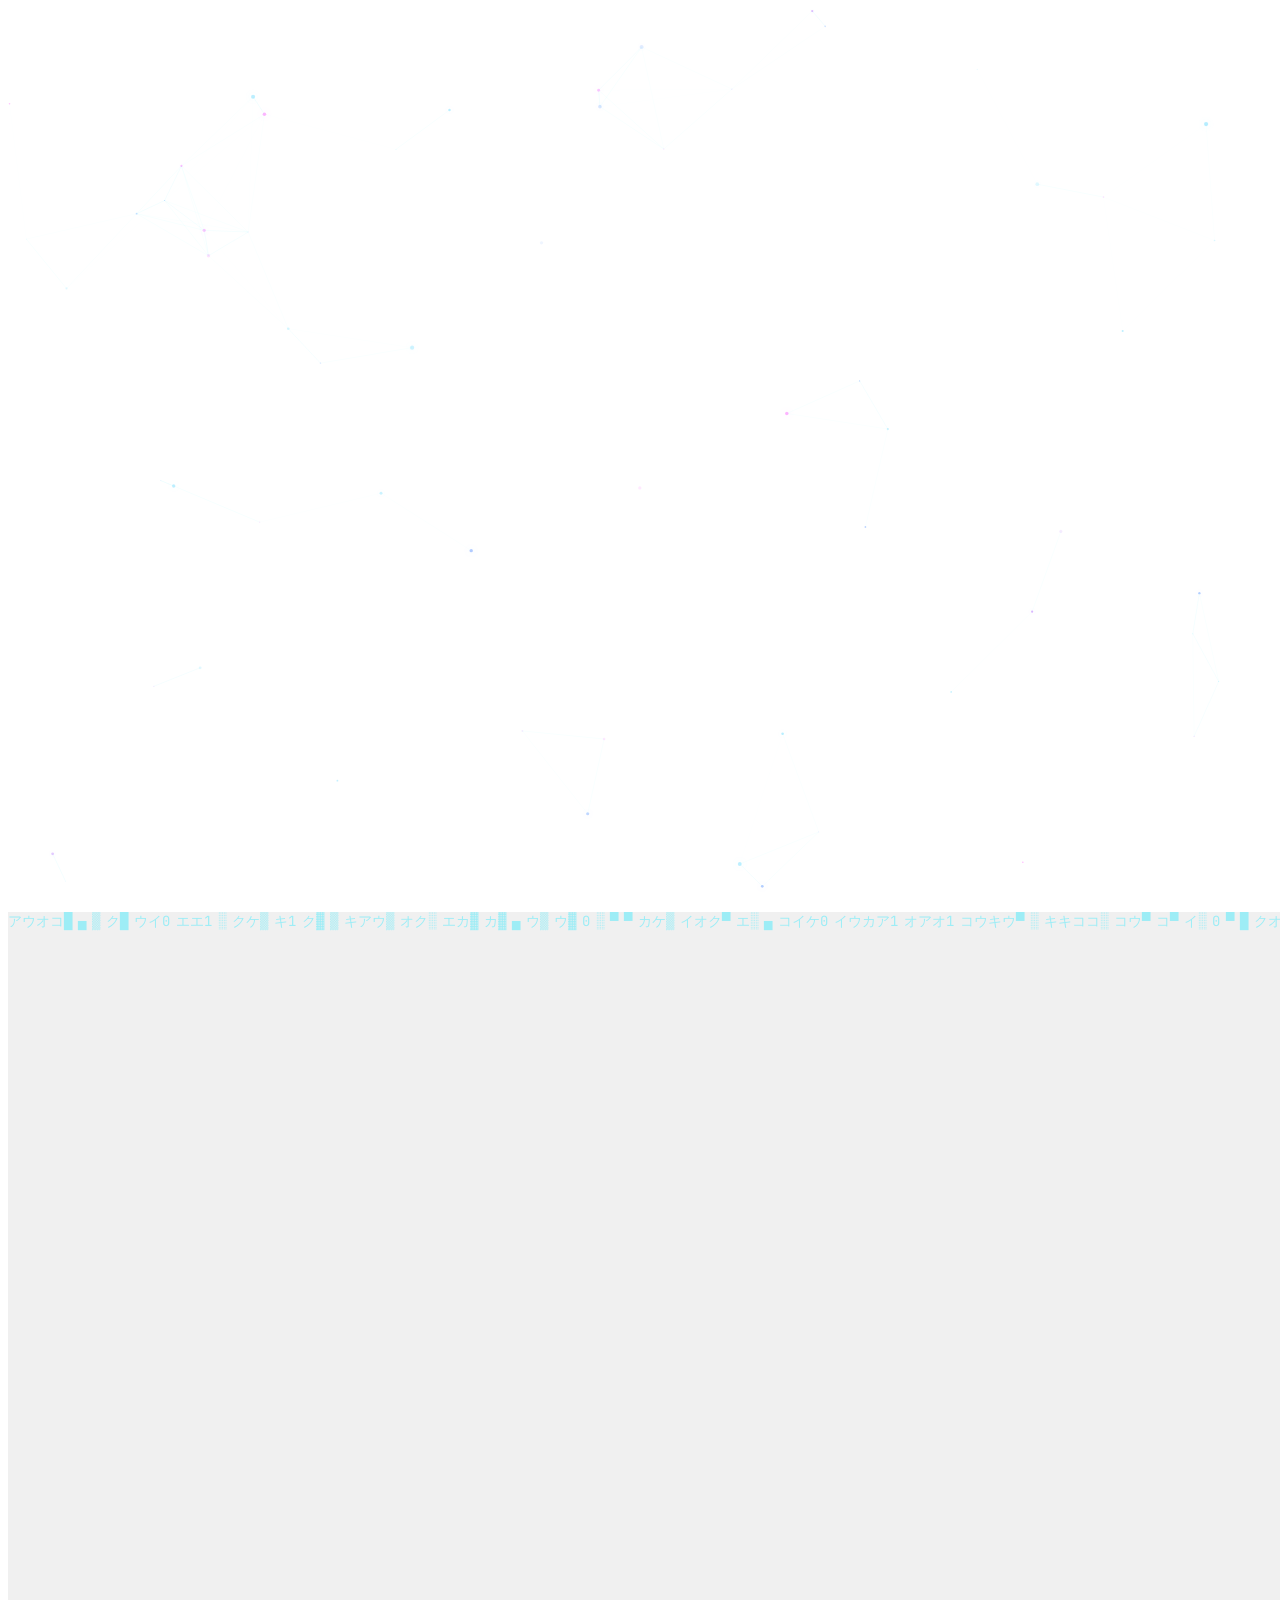
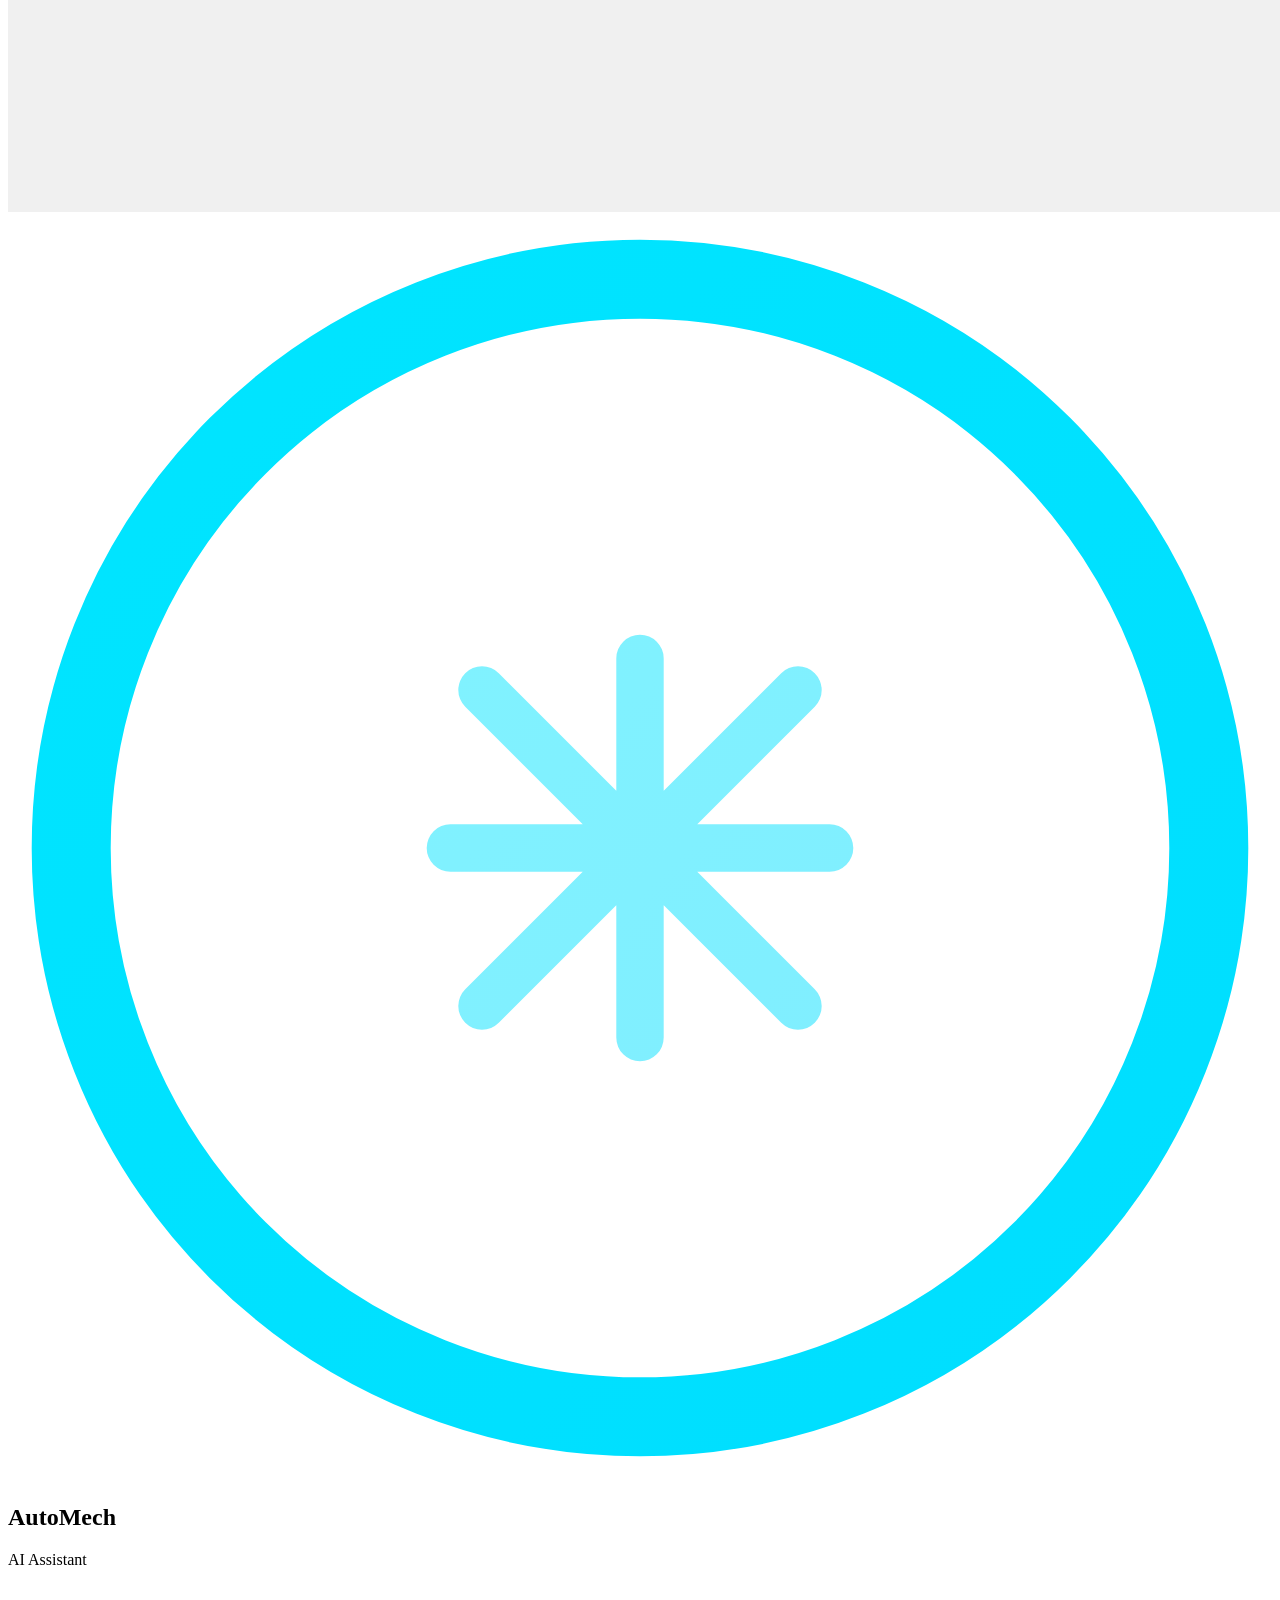
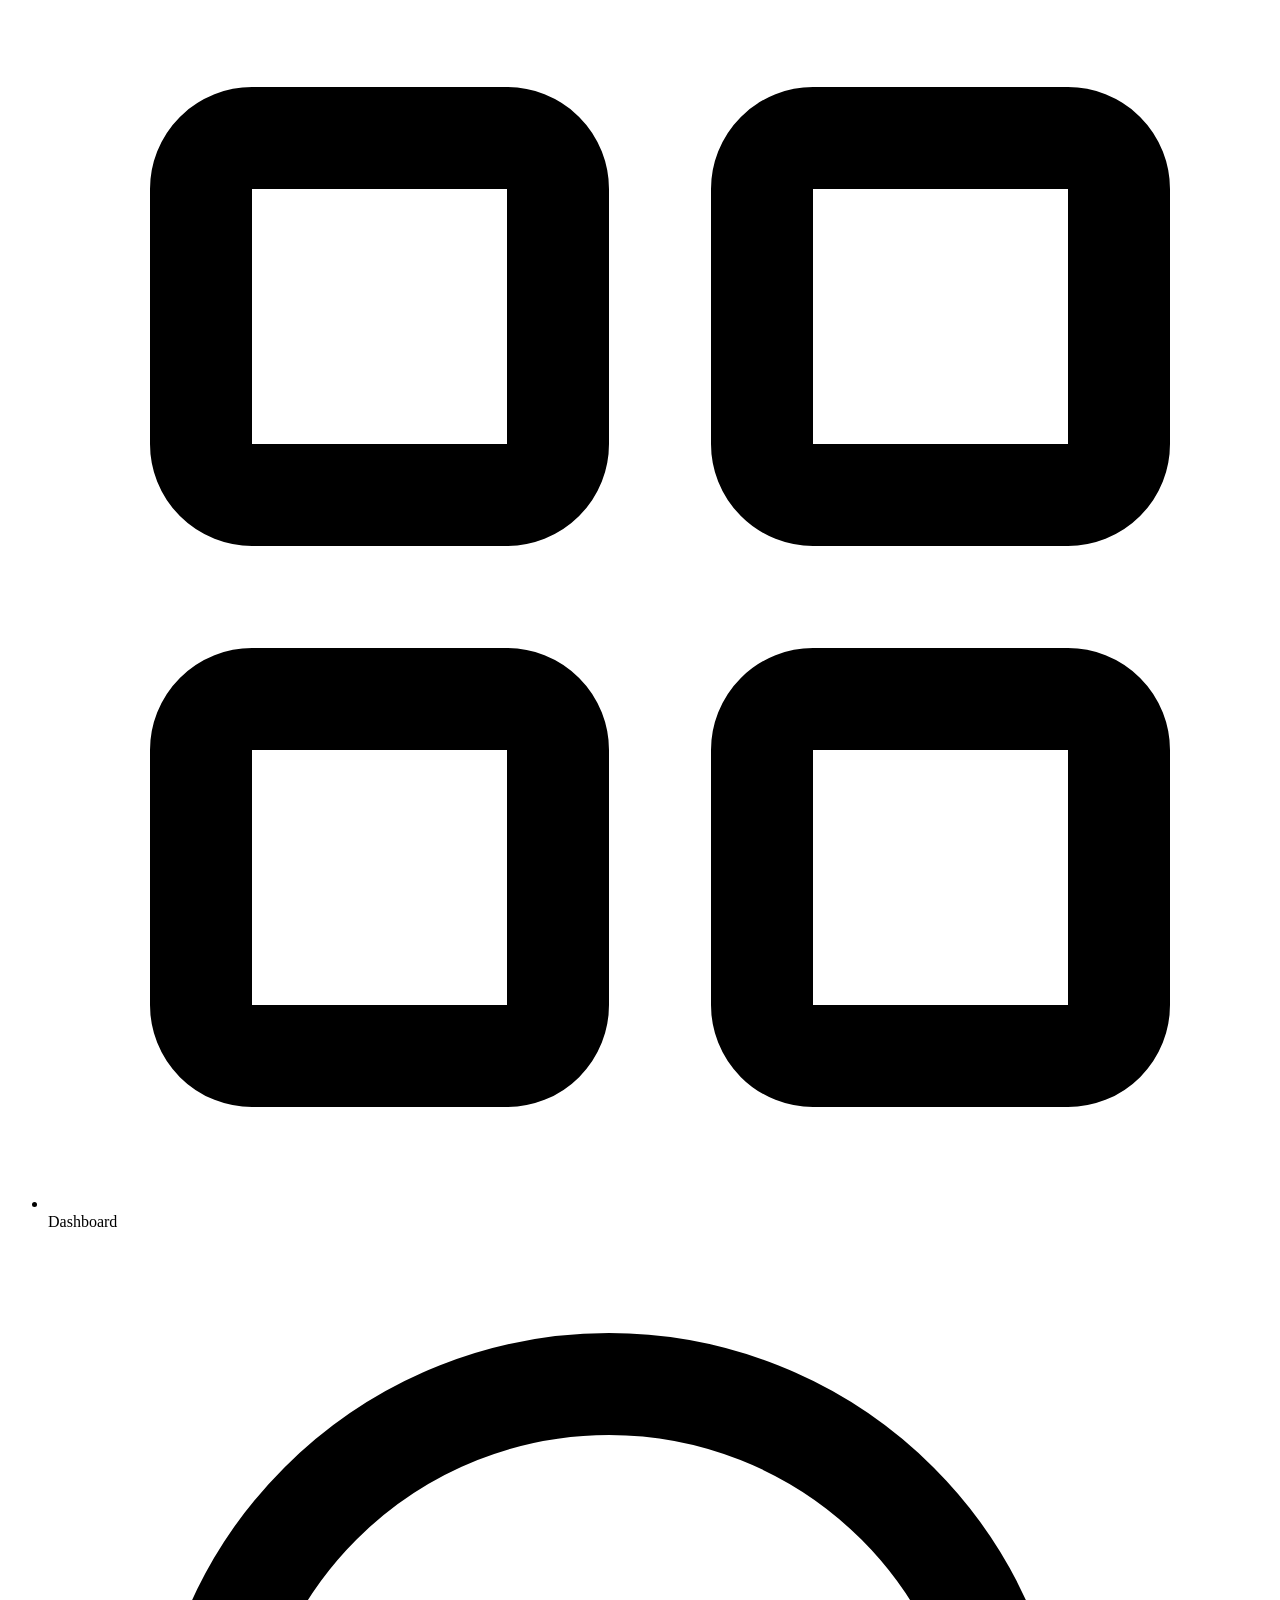
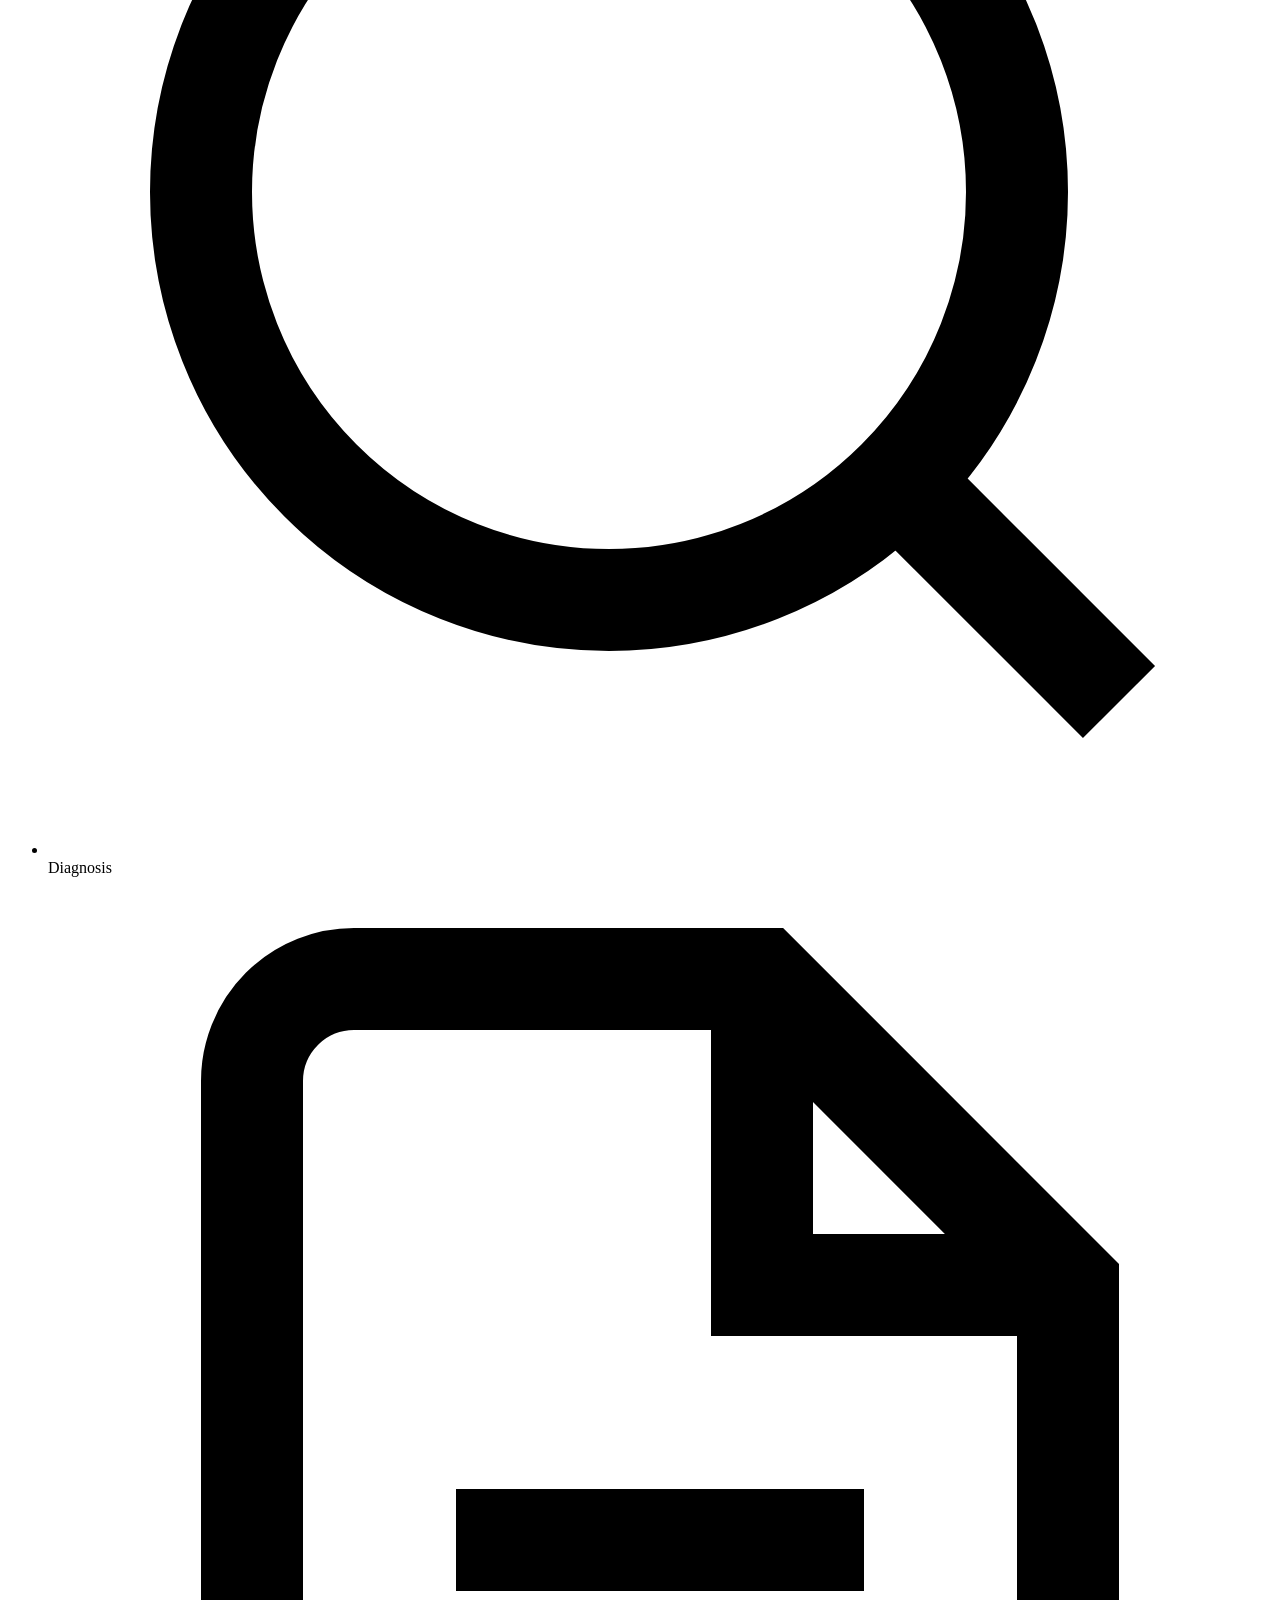
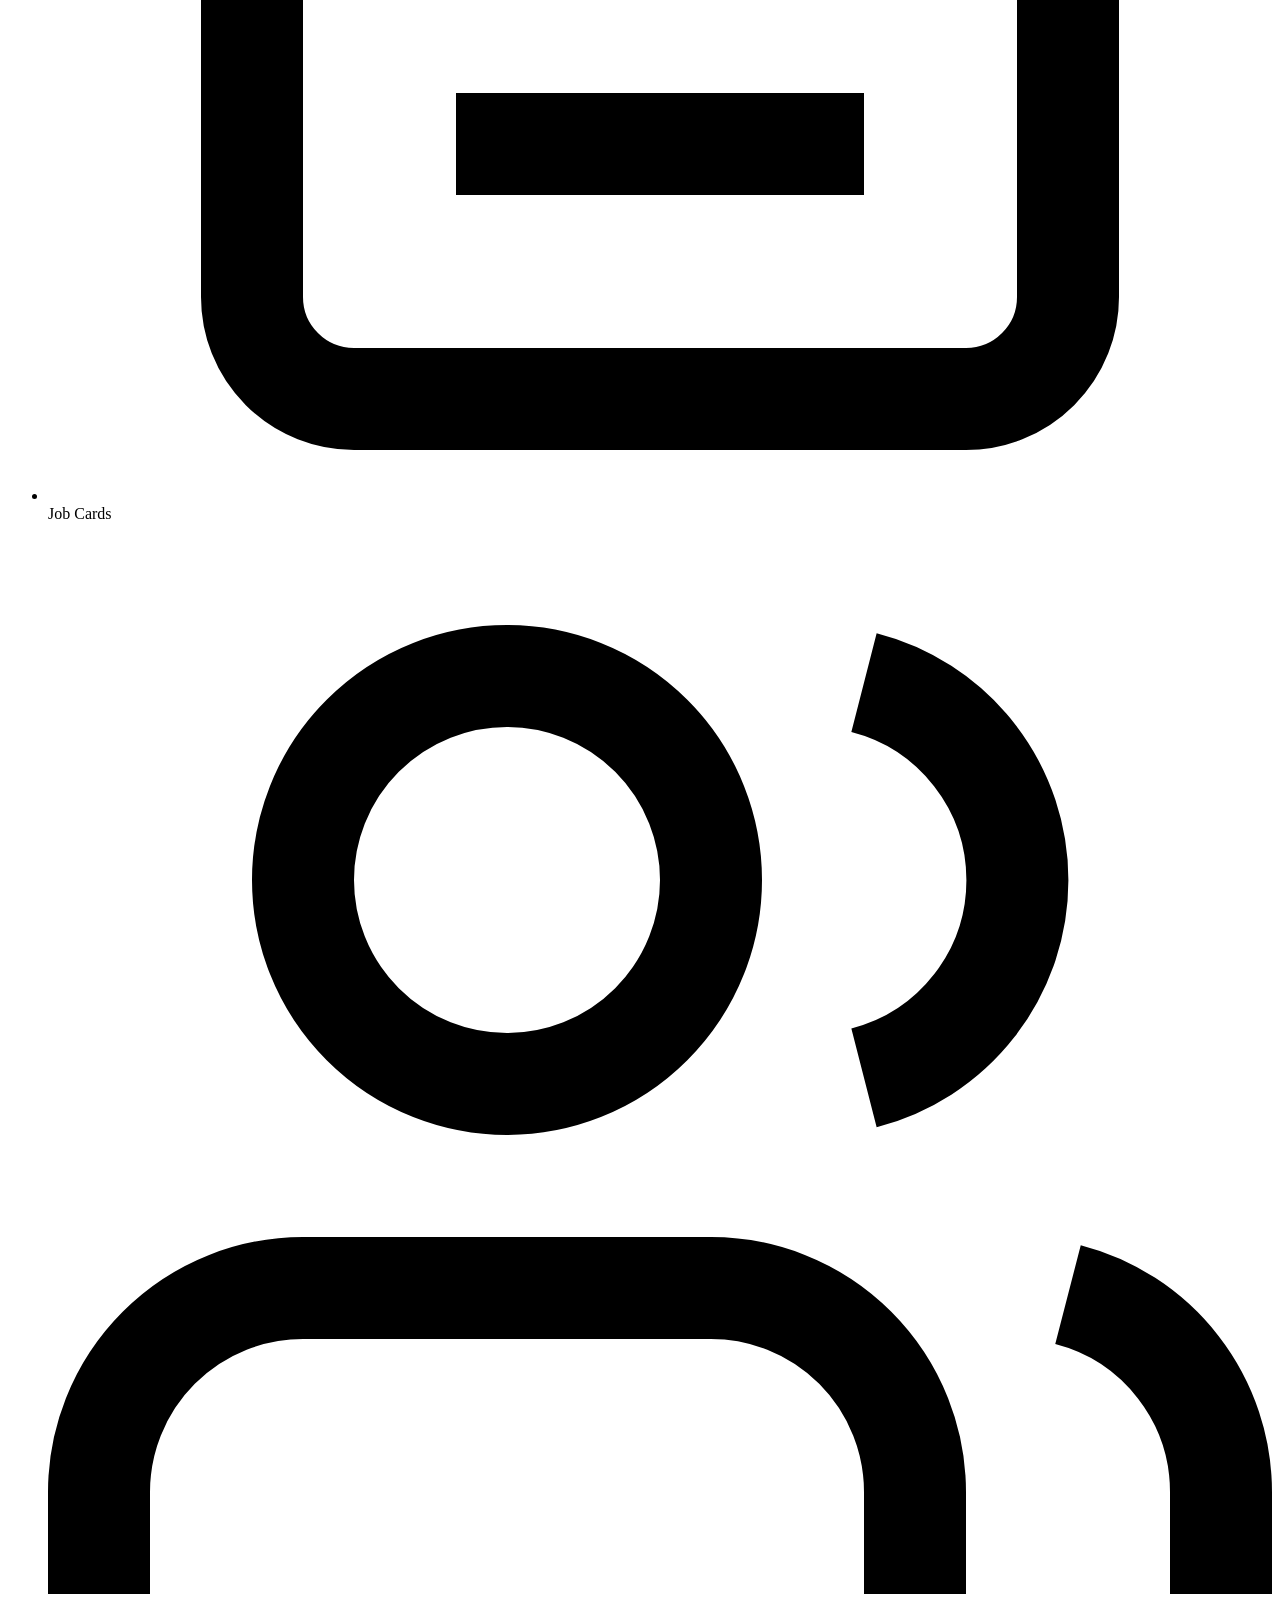
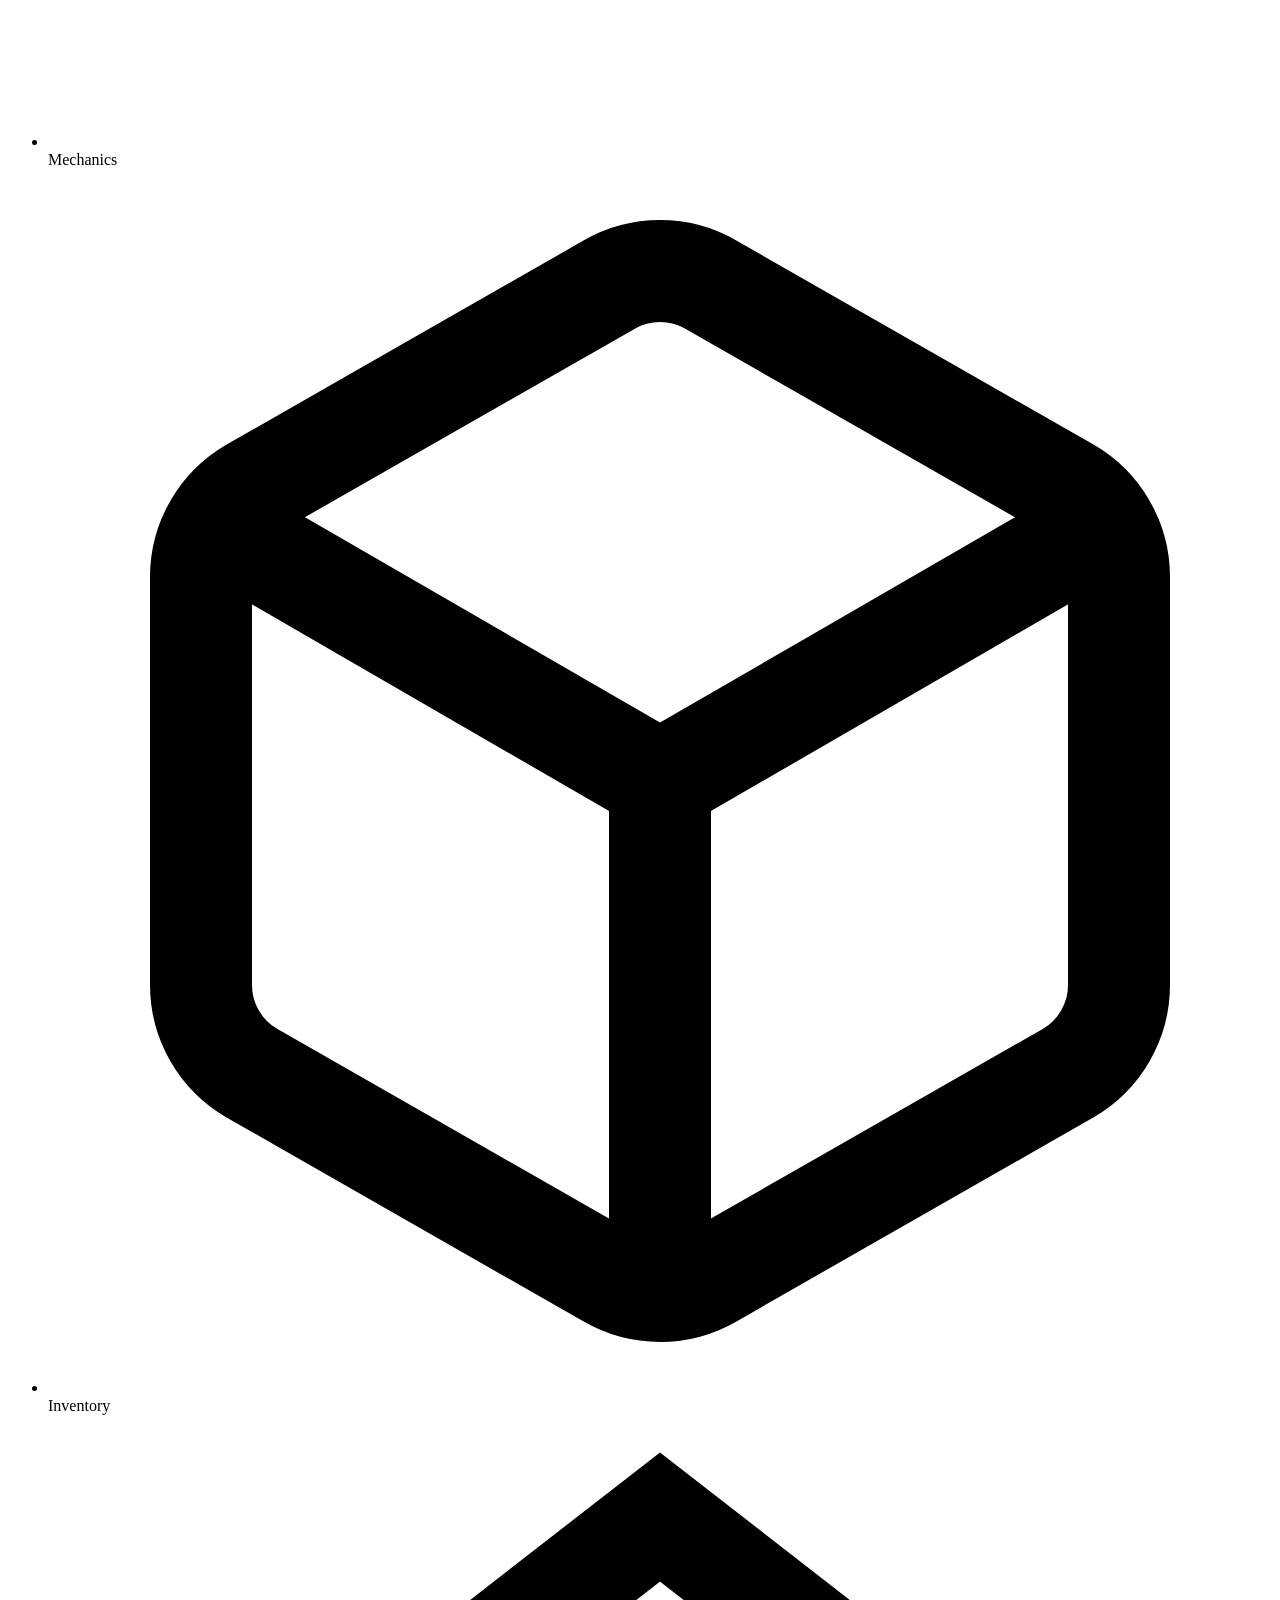
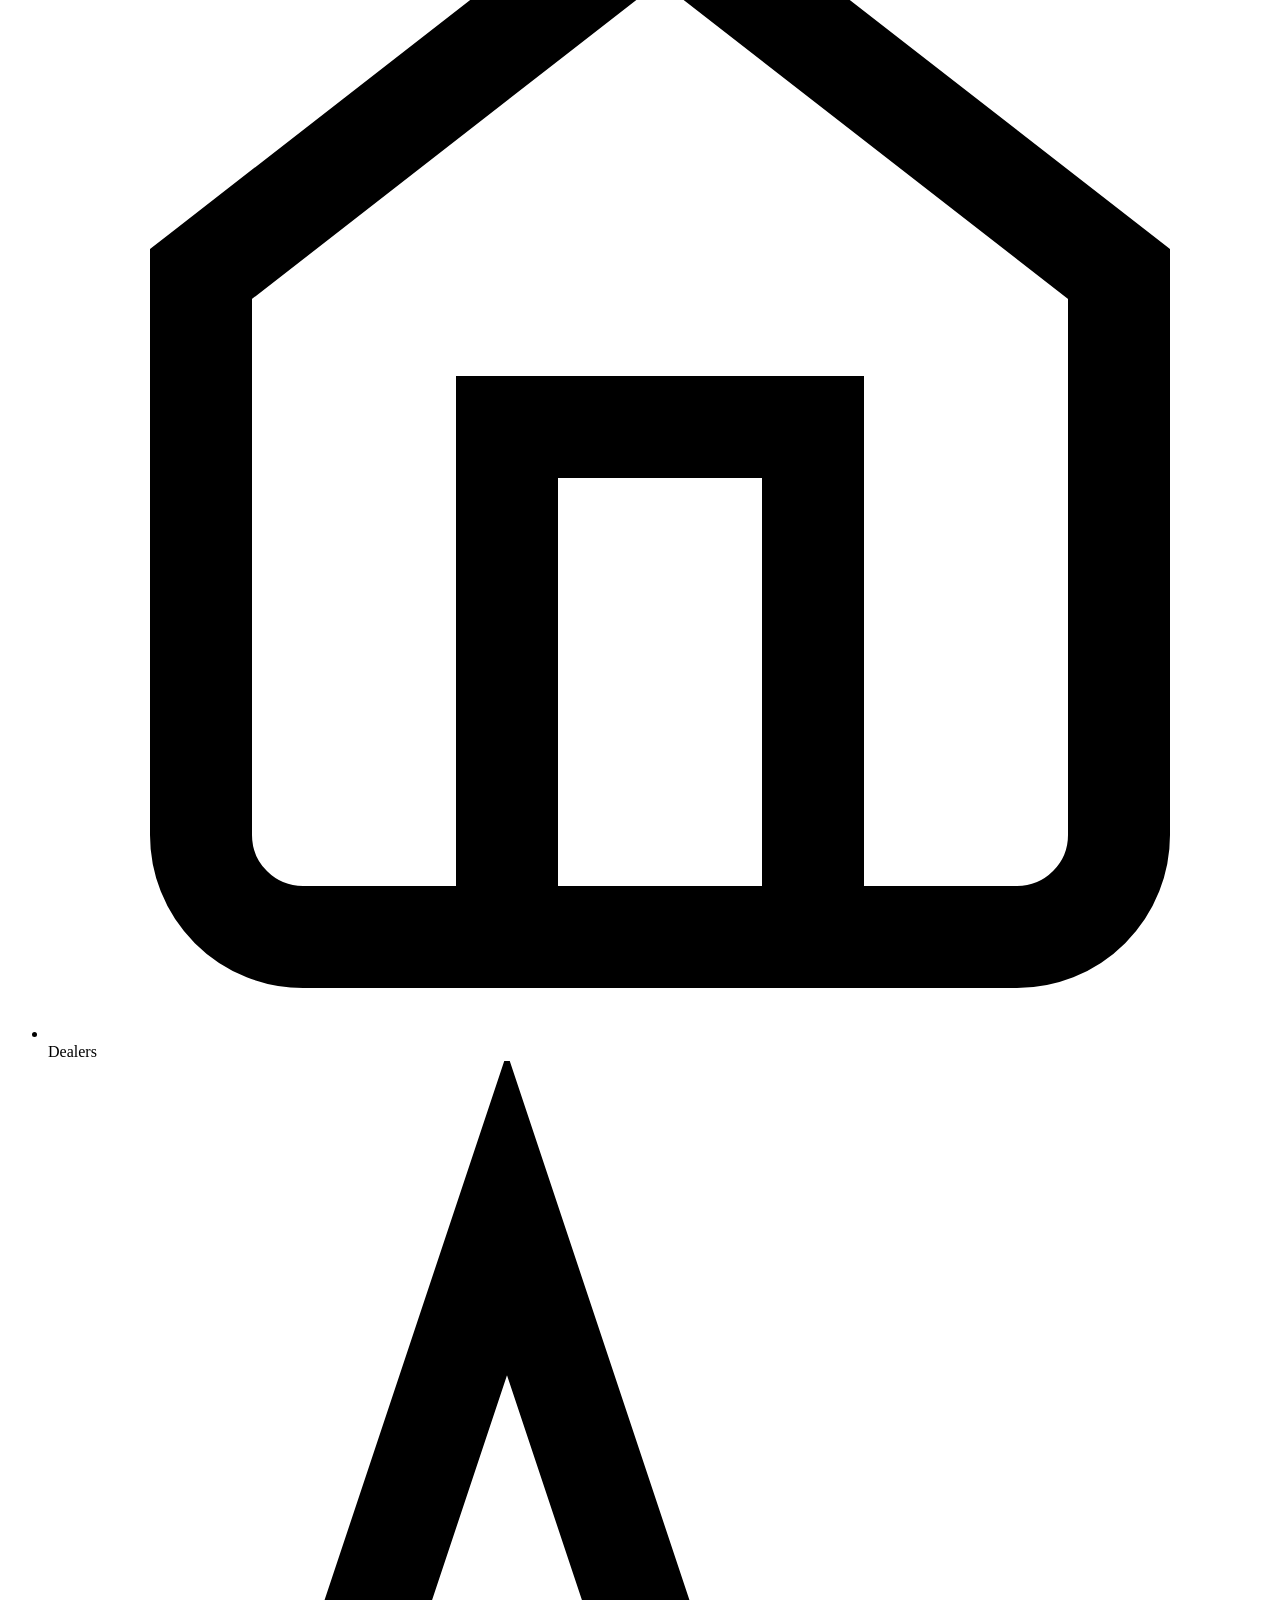
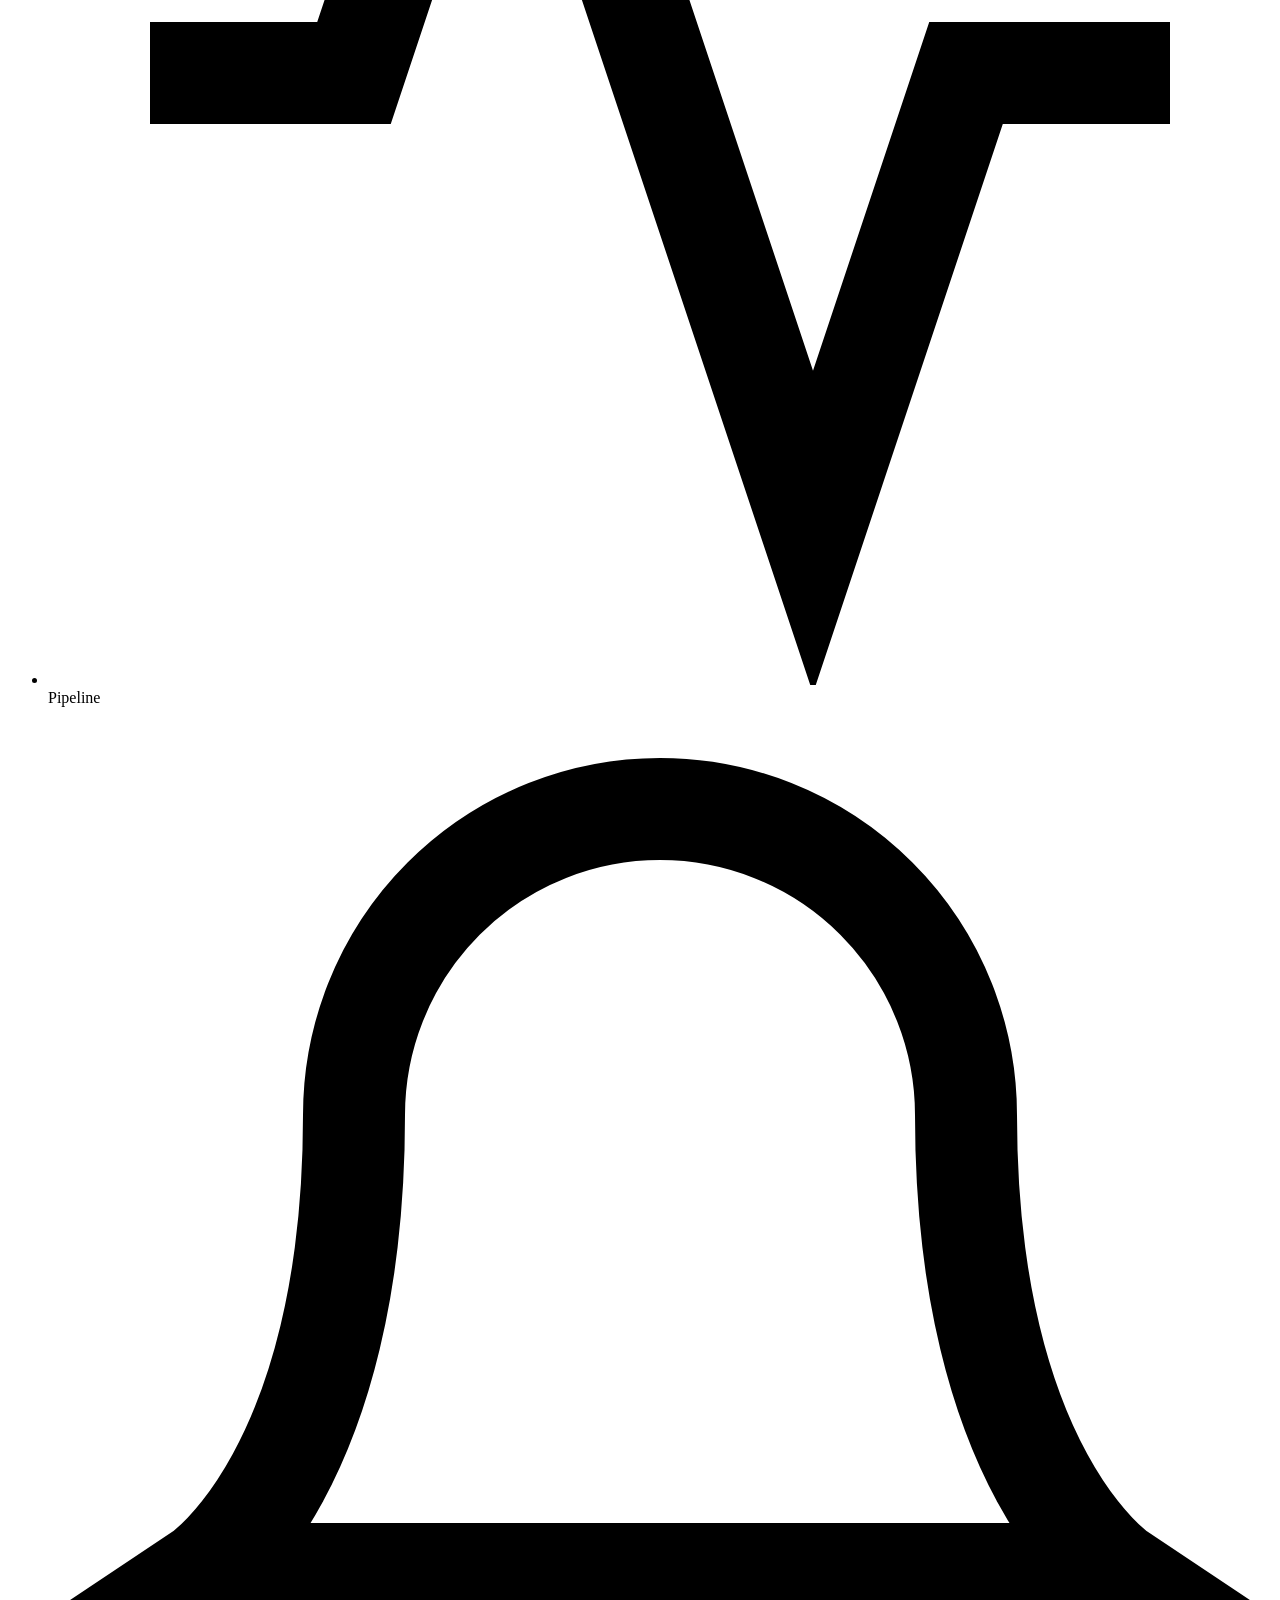
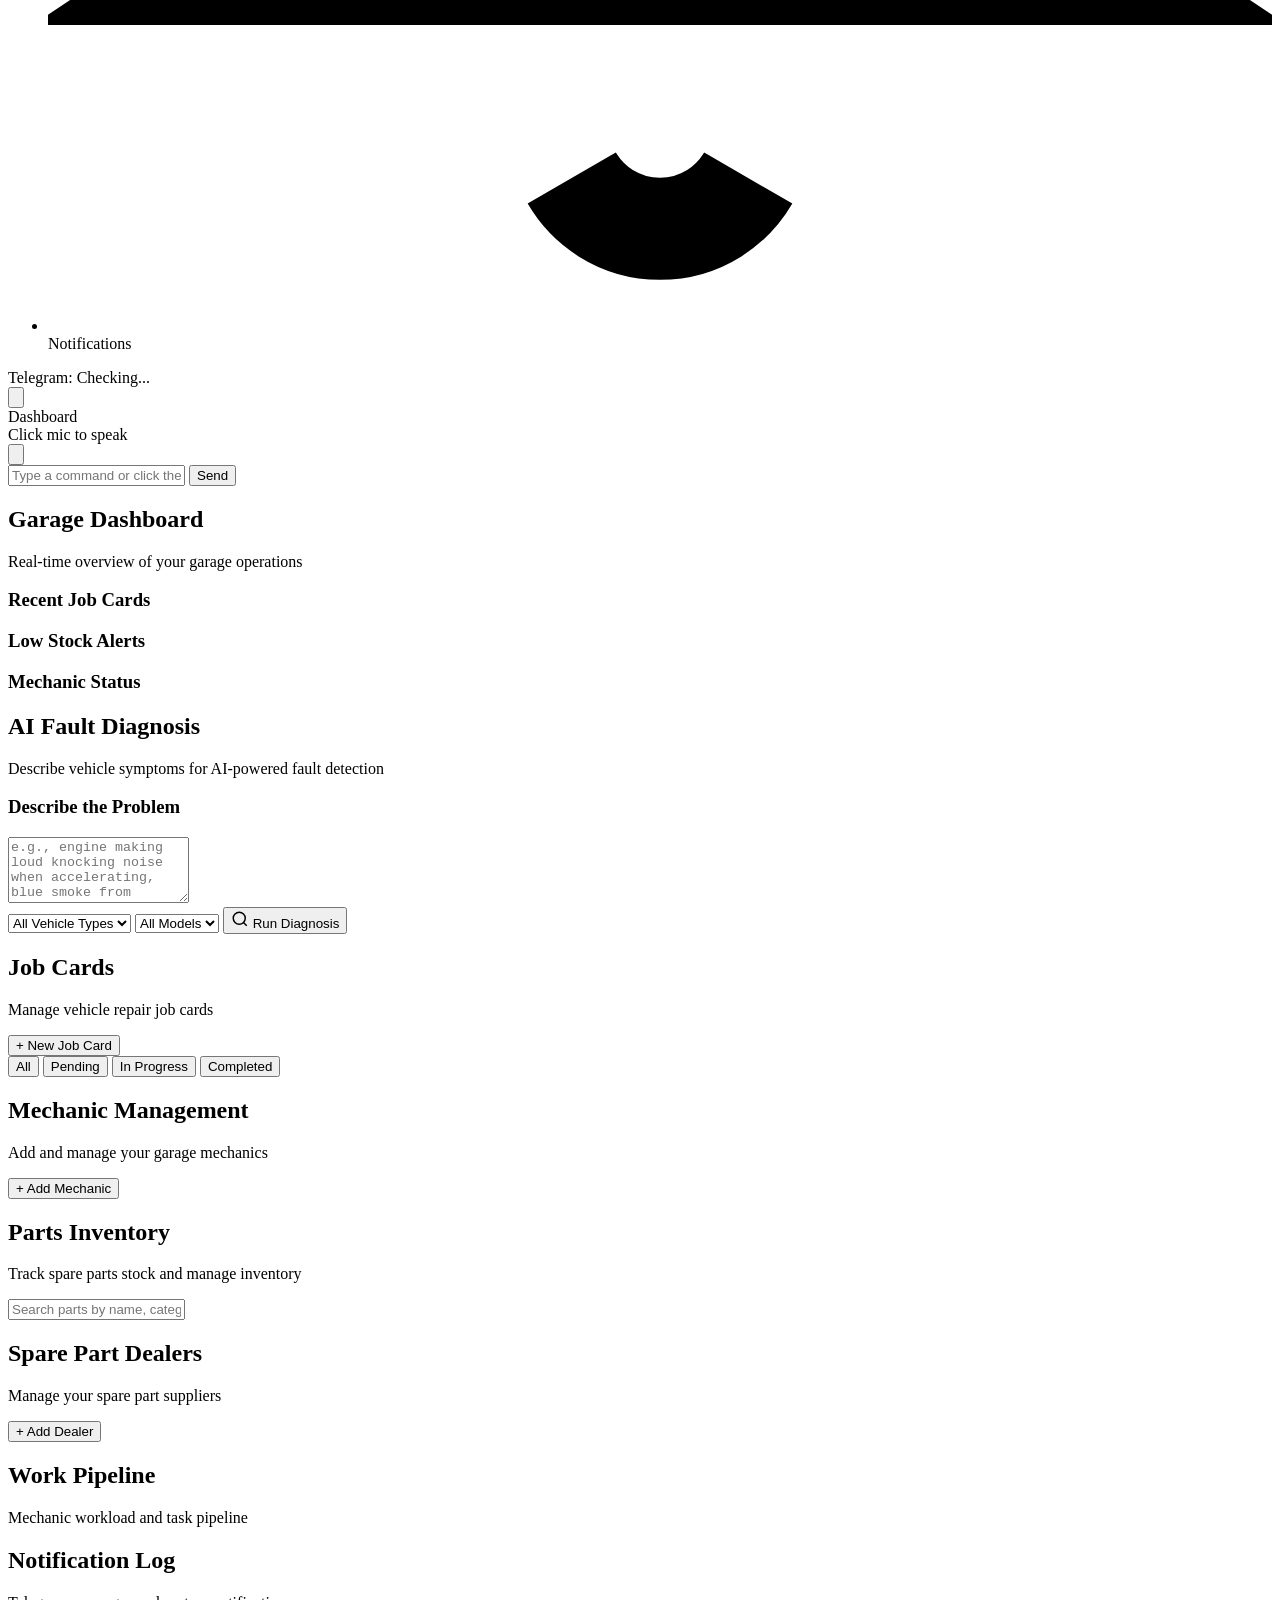
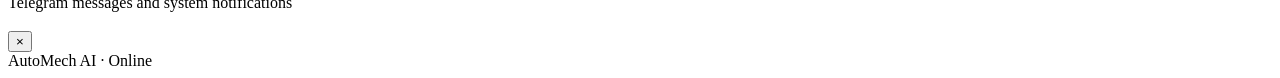
==== frontend/index.html @ dbec8c16 "deploy setup" ====
<!DOCTYPE html>
<html lang="en">
<head>
    <meta charset="UTF-8">
    <meta name="viewport" content="width=device-width, initial-scale=1.0">
    <meta name="description" content="AutoMech AI - Voice-Powered Intelligent Garage Management Assistant for automobile diagnostics, job cards, and inventory management">
    <title>AutoMech AI - Intelligent Garage Assistant</title>
    <link rel="preconnect" href="https://fonts.googleapis.com">
    <link rel="preconnect" href="https://fonts.gstatic.com" crossorigin>
    <link href="https://fonts.googleapis.com/css2?family=Inter:wght@300;400;500;600;700;800;900&family=JetBrains+Mono:wght@400;500;600&display=swap" rel="stylesheet">
    <link rel="stylesheet" href="/css/style.css">
</head>
<body>
    <!-- Animated Particle Canvas -->
    <canvas id="particle-canvas"></canvas>
    <canvas id="rain-canvas"></canvas>
    <div id="hex-overlay"></div>

    <!-- Animated Background -->
    <div class="bg-grid"></div>
    <div class="bg-glow bg-glow-1"></div>
    <div class="bg-glow bg-glow-2"></div>

    <!-- Sidebar Navigation -->
    <nav id="sidebar" class="sidebar">
        <div class="sidebar-header">
            <div class="logo-icon">
                <svg viewBox="0 0 40 40" fill="none">
                    <circle cx="20" cy="20" r="18" stroke="url(#grad)" stroke-width="2.5"/>
                    <path d="M14 20h12M20 14v12M15 15l10 10M25 15l-10 10" stroke="url(#grad)" stroke-width="1.5" stroke-linecap="round" opacity="0.5"/>
                    <defs>
                        <linearGradient id="grad" x1="0" y1="0" x2="40" y2="40">
                            <stop stop-color="#00e5ff"/>
                            <stop offset="0.5" stop-color="#0055ff"/>
                            <stop offset="1" stop-color="#b048ff"/>
                        </linearGradient>
                    </defs>
                </svg>
            </div>
            <div class="logo-text">
                <h1>AutoMech</h1>
                <span>AI Assistant</span>
            </div>
        </div>

        <ul class="nav-links">
            <li class="active" data-page="dashboard">
                <svg viewBox="0 0 24 24" fill="none" stroke="currentColor" stroke-width="2"><rect x="3" y="3" width="7" height="7" rx="1"/><rect x="14" y="3" width="7" height="7" rx="1"/><rect x="3" y="14" width="7" height="7" rx="1"/><rect x="14" y="14" width="7" height="7" rx="1"/></svg>
                <span>Dashboard</span>
            </li>
            <li data-page="diagnosis">
                <svg viewBox="0 0 24 24" fill="none" stroke="currentColor" stroke-width="2"><circle cx="11" cy="11" r="8"/><path d="m21 21-4.35-4.35"/></svg>
                <span>Diagnosis</span>
            </li>
            <li data-page="jobcards">
                <svg viewBox="0 0 24 24" fill="none" stroke="currentColor" stroke-width="2"><path d="M14 2H6a2 2 0 00-2 2v16a2 2 0 002 2h12a2 2 0 002-2V8z"/><polyline points="14,2 14,8 20,8"/><line x1="16" y1="13" x2="8" y2="13"/><line x1="16" y1="17" x2="8" y2="17"/></svg>
                <span>Job Cards</span>
            </li>
            <li data-page="mechanics">
                <svg viewBox="0 0 24 24" fill="none" stroke="currentColor" stroke-width="2"><path d="M17 21v-2a4 4 0 00-4-4H5a4 4 0 00-4 4v2"/><circle cx="9" cy="7" r="4"/><path d="M23 21v-2a4 4 0 00-3-3.87"/><path d="M16 3.13a4 4 0 010 7.75"/></svg>
                <span>Mechanics</span>
            </li>
            <li data-page="inventory">
                <svg viewBox="0 0 24 24" fill="none" stroke="currentColor" stroke-width="2"><path d="M21 16V8a2 2 0 00-1-1.73l-7-4a2 2 0 00-2 0l-7 4A2 2 0 003 8v8a2 2 0 001 1.73l7 4a2 2 0 002 0l7-4A2 2 0 0021 16z"/><polyline points="3.27,6.96 12,12.01 20.73,6.96"/><line x1="12" y1="22.08" x2="12" y2="12"/></svg>
                <span>Inventory</span>
            </li>
            <li data-page="dealers">
                <svg viewBox="0 0 24 24" fill="none" stroke="currentColor" stroke-width="2"><path d="M3 9l9-7 9 7v11a2 2 0 01-2 2H5a2 2 0 01-2-2z"/><polyline points="9,22 9,12 15,12 15,22"/></svg>
                <span>Dealers</span>
            </li>
            <li data-page="pipeline">
                <svg viewBox="0 0 24 24" fill="none" stroke="currentColor" stroke-width="2"><polyline points="22,12 18,12 15,21 9,3 6,12 2,12"/></svg>
                <span>Pipeline</span>
            </li>
            <li data-page="notifications">
                <svg viewBox="0 0 24 24" fill="none" stroke="currentColor" stroke-width="2"><path d="M18 8A6 6 0 006 8c0 7-3 9-3 9h18s-3-2-3-9"/><path d="M13.73 21a2 2 0 01-3.46 0"/></svg>
                <span>Notifications</span>
                <span class="badge" id="notif-badge"></span>
            </li>
        </ul>

        <div class="sidebar-footer">
            <div class="telegram-status" id="telegram-status">
                <div class="status-dot"></div>
                <span>Telegram: Checking...</span>
            </div>
        </div>
    </nav>

    <!-- Main Content Area -->
    <main id="main-content" class="main-content">
        <!-- Top Bar -->
        <header class="top-bar">
            <div class="top-left">
                <button id="sidebar-toggle" class="icon-btn">
                    <svg viewBox="0 0 24 24" fill="none" stroke="currentColor" stroke-width="2"><line x1="3" y1="6" x2="21" y2="6"/><line x1="3" y1="12" x2="21" y2="12"/><line x1="3" y1="18" x2="21" y2="18"/></svg>
                </button>
                <div class="breadcrumb" id="breadcrumb">Dashboard</div>
            </div>
            <div class="top-right">
                <div class="voice-status" id="voice-status">
                    <span class="status-text">Click mic to speak</span>
                </div>
                <button id="voice-btn" class="voice-btn" title="Hold to speak">
                    <div class="pulse-ring"></div>
                    <div class="pulse-ring"></div>
                    <div class="pulse-ring"></div>
                    <div class="voice-waves">
                        <span></span><span></span><span></span><span></span><span></span>
                    </div>
                    <svg class="mic-icon" viewBox="0 0 24 24" fill="none" stroke="currentColor" stroke-width="2"><path d="M12 1a3 3 0 00-3 3v8a3 3 0 006 0V4a3 3 0 00-3-3z"/><path d="M19 10v2a7 7 0 01-14 0v-2"/><line x1="12" y1="19" x2="12" y2="23"/><line x1="8" y1="23" x2="16" y2="23"/></svg>
                </button>
            </div>
        </header>

        <!-- Voice Conversation Panel -->
        <div id="voice-panel" class="voice-panel hidden">
            <div class="voice-conversation" id="voice-conversation"></div>
            <div class="voice-input-area">
                <input type="text" id="voice-text-input" placeholder="Type a command or click the mic to speak..." autocomplete="off">
                <button id="voice-send-btn" class="btn btn-primary btn-sm">Send</button>
            </div>
        </div>

        <!-- Toast Notifications -->
        <div id="toast-container" class="toast-container"></div>

        <!-- ===== PAGE: Dashboard ===== -->
        <section id="page-dashboard" class="page active">
            <div class="page-header">
                <h2>Garage Dashboard</h2>
                <p>Real-time overview of your garage operations</p>
            </div>
            <div class="stats-grid" id="dashboard-stats"></div>
            <div class="dashboard-grid">
                <div class="card" id="recent-jobcards-card">
                    <div class="card-header"><h3>Recent Job Cards</h3></div>
                    <div class="card-body" id="recent-jobcards"></div>
                </div>
                <div class="card" id="low-stock-card">
                    <div class="card-header"><h3>Low Stock Alerts</h3></div>
                    <div class="card-body" id="low-stock-alerts"></div>
                </div>
                <div class="card" id="mechanic-status-card">
                    <div class="card-header"><h3>Mechanic Status</h3></div>
                    <div class="card-body" id="mechanic-status-overview"></div>
                </div>
            </div>
        </section>

        <!-- ===== PAGE: Diagnosis ===== -->
        <section id="page-diagnosis" class="page">
            <div class="page-header">
                <h2>AI Fault Diagnosis</h2>
                <p>Describe vehicle symptoms for AI-powered fault detection</p>
            </div>
            <div class="diagnosis-container">
                <div class="diagnosis-input-section">
                    <div class="card">
                        <div class="card-header"><h3>Describe the Problem</h3></div>
                        <div class="card-body">
                            <textarea id="diagnosis-input" placeholder="e.g., engine making loud knocking noise when accelerating, blue smoke from exhaust..." rows="4"></textarea>
                            <div class="diagnosis-filters">
                                <select id="diag-vehicle-type">
                                    <option value="">All Vehicle Types</option>
                                    <option value="Car">Car</option>
                                    <option value="Bike">Bike</option>
                                    <option value="SUV">SUV</option>
                                    <option value="Truck">Truck</option>
                                </select>
                                <select id="diag-vehicle-model">
                                    <option value="">All Models</option>
                                </select>
                                <button id="diagnose-btn" class="btn btn-primary">
                                    <svg viewBox="0 0 24 24" fill="none" stroke="currentColor" stroke-width="2" width="18"><circle cx="11" cy="11" r="8"/><path d="m21 21-4.35-4.35"/></svg>
                                    Run Diagnosis
                                </button>
                            </div>
                        </div>
                    </div>
                </div>
                <div class="diagnosis-results" id="diagnosis-results"></div>
            </div>
        </section>

        <!-- ===== PAGE: Job Cards ===== -->
        <section id="page-jobcards" class="page">
            <div class="page-header">
                <h2>Job Cards</h2>
                <p>Manage vehicle repair job cards</p>
                <button id="new-jobcard-btn" class="btn btn-primary">+ New Job Card</button>
            </div>
            <div class="filter-bar">
                <button class="filter-chip active" data-filter="all">All</button>
                <button class="filter-chip" data-filter="Pending">Pending</button>
                <button class="filter-chip" data-filter="In Progress">In Progress</button>
                <button class="filter-chip" data-filter="Completed">Completed</button>
            </div>
            <div class="table-container" id="jobcards-table"></div>
        </section>

        <!-- ===== PAGE: Mechanics ===== -->
        <section id="page-mechanics" class="page">
            <div class="page-header">
                <h2>Mechanic Management</h2>
                <p>Add and manage your garage mechanics</p>
                <button id="add-mechanic-btn" class="btn btn-primary">+ Add Mechanic</button>
            </div>
            <div class="mechanics-grid" id="mechanics-grid"></div>
        </section>

        <!-- ===== PAGE: Inventory ===== -->
        <section id="page-inventory" class="page">
            <div class="page-header">
                <h2>Parts Inventory</h2>
                <p>Track spare parts stock and manage inventory</p>
            </div>
            <div class="search-bar">
                <input type="text" id="inventory-search" placeholder="Search parts by name, category, or ID...">
            </div>
            <div class="table-container" id="inventory-table"></div>
        </section>

        <!-- ===== PAGE: Dealers ===== -->
        <section id="page-dealers" class="page">
            <div class="page-header">
                <h2>Spare Part Dealers</h2>
                <p>Manage your spare part suppliers</p>
                <button id="add-dealer-btn" class="btn btn-primary">+ Add Dealer</button>
            </div>
            <div class="dealers-grid" id="dealers-grid"></div>
        </section>

        <!-- ===== PAGE: Pipeline ===== -->
        <section id="page-pipeline" class="page">
            <div class="page-header">
                <h2>Work Pipeline</h2>
                <p>Mechanic workload and task pipeline</p>
            </div>
            <div class="pipeline-container" id="pipeline-container"></div>
        </section>

        <!-- ===== PAGE: Notifications ===== -->
        <section id="page-notifications" class="page">
            <div class="page-header">
                <h2>Notification Log</h2>
                <p>Telegram messages and system notifications</p>
            </div>
            <div class="notifications-list" id="notifications-list"></div>
        </section>
    </main>

    <!-- Modal Overlay -->
    <div id="modal-overlay" class="modal-overlay hidden">
        <div class="modal" id="modal">
            <div class="modal-header">
                <h3 id="modal-title"></h3>
                <button class="modal-close" id="modal-close">&times;</button>
            </div>
            <div class="modal-body" id="modal-body"></div>
            <div class="modal-footer" id="modal-footer"></div>
        </div>
    </div>

    <!-- Floating HUD Indicator -->
    <div class="float-indicator">
        <div class="dot"></div>
        <span>AutoMech AI · Online</span>
    </div>

    <!-- Visual Effects Engine -->
    <script>
    (function() {
        // ━━━ 1. ENHANCED PARTICLE NETWORK (Mouse Interactive) ━━━
        const canvas = document.getElementById('particle-canvas');
        if (!canvas) return;
        const ctx = canvas.getContext('2d');
        let particles = [];
        const PARTICLE_COUNT = 60;
        let mouse = { x: -999, y: -999 };

        function resize() {
            canvas.width = window.innerWidth;
            canvas.height = window.innerHeight;
        }
        window.addEventListener('resize', resize);
        resize();

        document.addEventListener('mousemove', (e) => {
            mouse.x = e.clientX;
            mouse.y = e.clientY;
        });

        class Particle {
            constructor() { this.reset(); }
            reset() {
                this.x = Math.random() * canvas.width;
                this.y = Math.random() * canvas.height;
                this.vx = (Math.random() - 0.5) * 0.35;
                this.vy = (Math.random() - 0.5) * 0.35;
                this.radius = Math.random() * 1.8 + 0.3;
                this.baseOpacity = Math.random() * 0.4 + 0.1;
                this.opacity = this.baseOpacity;
                this.hue = [195, 220, 270, 300][Math.floor(Math.random() * 4)];
            }
            update() {
                // Mouse repulsion
                const dx = this.x - mouse.x;
                const dy = this.y - mouse.y;
                const dist = Math.sqrt(dx * dx + dy * dy);
                if (dist < 120) {
                    const force = (120 - dist) / 120 * 0.8;
                    this.vx += (dx / dist) * force;
                    this.vy += (dy / dist) * force;
                    this.opacity = Math.min(0.8, this.baseOpacity + 0.4);
                } else {
                    this.opacity += (this.baseOpacity - this.opacity) * 0.05;
                }
                // Damping
                this.vx *= 0.99;
                this.vy *= 0.99;
                this.x += this.vx;
                this.y += this.vy;
                if (this.x < 0 || this.x > canvas.width) this.vx *= -1;
                if (this.y < 0 || this.y > canvas.height) this.vy *= -1;
            }
            draw() {
                ctx.beginPath();
                ctx.arc(this.x, this.y, this.radius, 0, Math.PI * 2);
                ctx.fillStyle = `hsla(${this.hue}, 100%, 70%, ${this.opacity})`;
                ctx.shadowBlur = 8;
                ctx.shadowColor = `hsla(${this.hue}, 100%, 70%, 0.3)`;
                ctx.fill();
                ctx.shadowBlur = 0;
            }
        }

        for (let i = 0; i < PARTICLE_COUNT; i++) particles.push(new Particle());

        function drawConnections() {
            for (let i = 0; i < particles.length; i++) {
                for (let j = i + 1; j < particles.length; j++) {
                    const dx = particles[i].x - particles[j].x;
                    const dy = particles[i].y - particles[j].y;
                    const dist = Math.sqrt(dx * dx + dy * dy);
                    if (dist < 160) {
                        const alpha = (1 - dist / 160) * 0.1;
                        ctx.beginPath();
                        ctx.moveTo(particles[i].x, particles[i].y);
                        ctx.lineTo(particles[j].x, particles[j].y);
                        ctx.strokeStyle = `rgba(0, 229, 255, ${alpha})`;
                        ctx.lineWidth = 0.6;
                        ctx.stroke();
                    }
                }
            }
            // Mouse connections
            if (mouse.x > 0) {
                particles.forEach(p => {
                    const dx = p.x - mouse.x;
                    const dy = p.y - mouse.y;
                    const dist = Math.sqrt(dx * dx + dy * dy);
                    if (dist < 180) {
                        const alpha = (1 - dist / 180) * 0.15;
                        ctx.beginPath();
                        ctx.moveTo(p.x, p.y);
                        ctx.lineTo(mouse.x, mouse.y);
                        ctx.strokeStyle = `rgba(176, 72, 255, ${alpha})`;
                        ctx.lineWidth = 0.4;
                        ctx.stroke();
                    }
                });
            }
        }

        function animateParticles() {
            ctx.clearRect(0, 0, canvas.width, canvas.height);
            particles.forEach(p => { p.update(); p.draw(); });
            drawConnections();
            requestAnimationFrame(animateParticles);
        }
        animateParticles();

        // ━━━ 2. DATA RAIN EFFECT ━━━
        const rainCanvas = document.getElementById('rain-canvas');
        if (rainCanvas) {
            const rCtx = rainCanvas.getContext('2d');
            const chars = '01アイウエオカキクケコ▓▒░█▄▀';
            let columns, drops;

            function initRain() {
                rainCanvas.width = window.innerWidth;
                rainCanvas.height = window.innerHeight;
                const fontSize = 14;
                columns = Math.floor(rainCanvas.width / fontSize);
                drops = Array(columns).fill(1);
            }
            initRain();
            window.addEventListener('resize', initRain);

            function drawRain() {
                rCtx.fillStyle = 'rgba(3, 6, 13, 0.06)';
                rCtx.fillRect(0, 0, rainCanvas.width, rainCanvas.height);
                rCtx.fillStyle = 'rgba(0, 229, 255, 0.35)';
                rCtx.font = '14px JetBrains Mono, monospace';
                for (let i = 0; i < drops.length; i++) {
                    const text = chars[Math.floor(Math.random() * chars.length)];
                    rCtx.fillText(text, i * 14, drops[i] * 14);
                    if (drops[i] * 14 > rainCanvas.height && Math.random() > 0.985) {
                        drops[i] = 0;
                    }
                    drops[i]++;
                }
                requestAnimationFrame(drawRain);
            }
            drawRain();
        }

        // ━━━ 3. HOLOGRAPHIC TILT EFFECT ━━━
        function addHoloTilt() {
            document.querySelectorAll('.stat-card, .mechanic-card, .dealer-card, .diagnosis-result').forEach(card => {
                if (card.classList.contains('holo-ready')) return;
                card.classList.add('holo-ready');
                const shine = document.createElement('div');
                shine.classList.add('holo-shine');
                card.style.position = 'relative';
                card.appendChild(shine);

                card.addEventListener('mousemove', (e) => {
                    const rect = card.getBoundingClientRect();
                    const x = e.clientX - rect.left;
                    const y = e.clientY - rect.top;
                    const centerX = rect.width / 2;
                    const centerY = rect.height / 2;
                    const rotateX = (y - centerY) / centerY * -6;
                    const rotateY = (x - centerX) / centerX * 6;
                    card.style.transform = `perspective(800px) rotateX(${rotateX}deg) rotateY(${rotateY}deg) scale(1.02)`;
                    shine.style.background = `radial-gradient(circle at ${x}px ${y}px, rgba(0,229,255,0.06), rgba(176,72,255,0.03), transparent 60%)`;
                    shine.style.opacity = '1';
                });
                card.addEventListener('mouseleave', () => {
                    card.style.transform = 'perspective(800px) rotateX(0) rotateY(0) scale(1)';
                    shine.style.opacity = '0';
                });
            });
        }

        // ━━━ 4. ANIMATED COUNTERS ━━━
        function animateCounters() {
            document.querySelectorAll('.stat-value').forEach(el => {
                if (el.dataset.animated) return;
                const text = el.textContent.trim();
                const match = text.match(/^(\d+)/);
                if (match) {
                    el.dataset.animated = 'true';
                    const target = parseInt(match[1]);
                    const suffix = text.slice(match[1].length);
                    let current = 0;
                    const step = Math.max(1, Math.ceil(target / 30));
                    const interval = setInterval(() => {
                        current = Math.min(current + step, target);
                        el.textContent = current + suffix;
                        if (current >= target) clearInterval(interval);
                    }, 30);
                }
            });
        }

        // ━━━ 5. AUTO-APPLY VISUAL CLASSES ━━━
        function applyVisualEnhancements() {
            // Glitch text on page headers
            document.querySelectorAll('.page-header h2').forEach(h => {
                if (!h.classList.contains('glitch-text')) {
                    h.classList.add('glitch-text');
                    h.setAttribute('data-text', h.textContent);
                }
            });
            // HUD corners on dashboard cards
            document.querySelectorAll('.dashboard-grid .card').forEach(c => {
                c.classList.add('hud-card');
            });
            // Stagger animation on grids
            document.querySelectorAll('.stats-grid, .mechanics-grid, .dealers-grid').forEach(g => {
                g.classList.add('stagger-in');
            });
            // Neon border on top diagnosis result
            document.querySelectorAll('.diagnosis-result.top-result').forEach(r => {
                r.classList.add('neon-border');
            });
            // Holographic tilt
            addHoloTilt();
            // Animated counters
            animateCounters();
        }

        // Run on load and observe DOM changes
        applyVisualEnhancements();
        const observer = new MutationObserver(() => {
            applyVisualEnhancements();
        });
        observer.observe(document.getElementById('main-content'), {
            childList: true, subtree: true
        });

    })();
    </script>

    <script src="/js/api.js"></script>
    <script src="/js/voice-engine.js"></script>
    <script src="/js/app.js"></script>
</body>
</html>
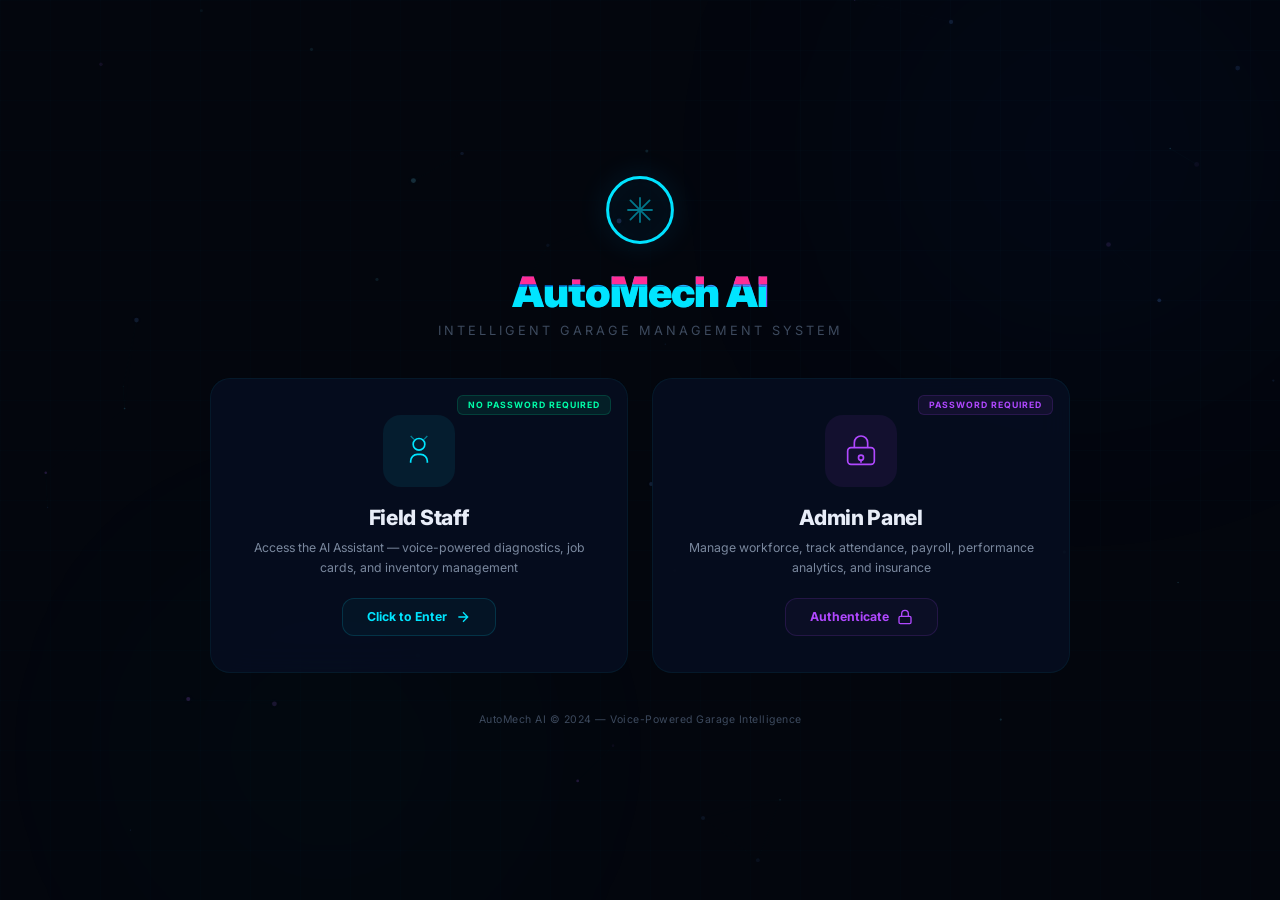
==== commit f9f29139: "Rename frontend files to align correctly with Vercel default routing" ====
--- a/frontend/index.html
+++ b/frontend/index.html
@@ -3,510 +3,214 @@
 <head>
     <meta charset="UTF-8">
     <meta name="viewport" content="width=device-width, initial-scale=1.0">
-    <meta name="description" content="AutoMech AI - Voice-Powered Intelligent Garage Management Assistant for automobile diagnostics, job cards, and inventory management">
-    <title>AutoMech AI - Intelligent Garage Assistant</title>
+    <meta name="description" content="AutoMech AI - Login Portal for Garage Management System">
+    <title>AutoMech AI - Login</title>
     <link rel="preconnect" href="https://fonts.googleapis.com">
     <link rel="preconnect" href="https://fonts.gstatic.com" crossorigin>
     <link href="https://fonts.googleapis.com/css2?family=Inter:wght@300;400;500;600;700;800;900&family=JetBrains+Mono:wght@400;500;600&display=swap" rel="stylesheet">
-    <link rel="stylesheet" href="/css/style.css">
+    <link rel="stylesheet" href="css/login.css">
 </head>
 <body>
-    <!-- Animated Particle Canvas -->
-    <canvas id="particle-canvas"></canvas>
-    <canvas id="rain-canvas"></canvas>
-    <div id="hex-overlay"></div>
-
-    <!-- Animated Background -->
+    <canvas id="login-particles"></canvas>
     <div class="bg-grid"></div>
     <div class="bg-glow bg-glow-1"></div>
     <div class="bg-glow bg-glow-2"></div>
 
-    <!-- Sidebar Navigation -->
-    <nav id="sidebar" class="sidebar">
-        <div class="sidebar-header">
-            <div class="logo-icon">
-                <svg viewBox="0 0 40 40" fill="none">
-                    <circle cx="20" cy="20" r="18" stroke="url(#grad)" stroke-width="2.5"/>
-                    <path d="M14 20h12M20 14v12M15 15l10 10M25 15l-10 10" stroke="url(#grad)" stroke-width="1.5" stroke-linecap="round" opacity="0.5"/>
-                    <defs>
-                        <linearGradient id="grad" x1="0" y1="0" x2="40" y2="40">
-                            <stop stop-color="#00e5ff"/>
-                            <stop offset="0.5" stop-color="#0055ff"/>
-                            <stop offset="1" stop-color="#b048ff"/>
-                        </linearGradient>
-                    </defs>
+    <div class="login-container">
+        <!-- Branding -->
+        <div class="login-brand">
+            <div class="brand-logo">
+                <svg viewBox="0 0 60 60" fill="none">
+                    <circle cx="30" cy="30" r="27" stroke="url(#lg)" stroke-width="2.5"/>
+                    <path d="M20 30h20M30 20v20M22 22l16 16M38 22l-16 16" stroke="url(#lg)" stroke-width="1.5" stroke-linecap="round" opacity="0.5"/>
+                    <defs><linearGradient id="lg" x1="0" y1="0" x2="60" y2="60">
+                        <stop stop-color="#00e5ff"/><stop offset="0.5" stop-color="#0055ff"/><stop offset="1" stop-color="#b048ff"/>
+                    </linearGradient></defs>
                 </svg>
             </div>
-            <div class="logo-text">
-                <h1>AutoMech</h1>
-                <span>AI Assistant</span>
-            </div>
-        </div>
-
-        <ul class="nav-links">
-            <li class="active" data-page="dashboard">
-                <svg viewBox="0 0 24 24" fill="none" stroke="currentColor" stroke-width="2"><rect x="3" y="3" width="7" height="7" rx="1"/><rect x="14" y="3" width="7" height="7" rx="1"/><rect x="3" y="14" width="7" height="7" rx="1"/><rect x="14" y="14" width="7" height="7" rx="1"/></svg>
-                <span>Dashboard</span>
-            </li>
-            <li data-page="diagnosis">
-                <svg viewBox="0 0 24 24" fill="none" stroke="currentColor" stroke-width="2"><circle cx="11" cy="11" r="8"/><path d="m21 21-4.35-4.35"/></svg>
-                <span>Diagnosis</span>
-            </li>
-            <li data-page="jobcards">
-                <svg viewBox="0 0 24 24" fill="none" stroke="currentColor" stroke-width="2"><path d="M14 2H6a2 2 0 00-2 2v16a2 2 0 002 2h12a2 2 0 002-2V8z"/><polyline points="14,2 14,8 20,8"/><line x1="16" y1="13" x2="8" y2="13"/><line x1="16" y1="17" x2="8" y2="17"/></svg>
-                <span>Job Cards</span>
-            </li>
-            <li data-page="mechanics">
-                <svg viewBox="0 0 24 24" fill="none" stroke="currentColor" stroke-width="2"><path d="M17 21v-2a4 4 0 00-4-4H5a4 4 0 00-4 4v2"/><circle cx="9" cy="7" r="4"/><path d="M23 21v-2a4 4 0 00-3-3.87"/><path d="M16 3.13a4 4 0 010 7.75"/></svg>
-                <span>Mechanics</span>
-            </li>
-            <li data-page="inventory">
-                <svg viewBox="0 0 24 24" fill="none" stroke="currentColor" stroke-width="2"><path d="M21 16V8a2 2 0 00-1-1.73l-7-4a2 2 0 00-2 0l-7 4A2 2 0 003 8v8a2 2 0 001 1.73l7 4a2 2 0 002 0l7-4A2 2 0 0021 16z"/><polyline points="3.27,6.96 12,12.01 20.73,6.96"/><line x1="12" y1="22.08" x2="12" y2="12"/></svg>
-                <span>Inventory</span>
-            </li>
-            <li data-page="dealers">
-                <svg viewBox="0 0 24 24" fill="none" stroke="currentColor" stroke-width="2"><path d="M3 9l9-7 9 7v11a2 2 0 01-2 2H5a2 2 0 01-2-2z"/><polyline points="9,22 9,12 15,12 15,22"/></svg>
-                <span>Dealers</span>
-            </li>
-            <li data-page="pipeline">
-                <svg viewBox="0 0 24 24" fill="none" stroke="currentColor" stroke-width="2"><polyline points="22,12 18,12 15,21 9,3 6,12 2,12"/></svg>
-                <span>Pipeline</span>
-            </li>
-            <li data-page="notifications">
-                <svg viewBox="0 0 24 24" fill="none" stroke="currentColor" stroke-width="2"><path d="M18 8A6 6 0 006 8c0 7-3 9-3 9h18s-3-2-3-9"/><path d="M13.73 21a2 2 0 01-3.46 0"/></svg>
-                <span>Notifications</span>
-                <span class="badge" id="notif-badge"></span>
-            </li>
-        </ul>
-
-        <div class="sidebar-footer">
-            <div class="telegram-status" id="telegram-status">
-                <div class="status-dot"></div>
-                <span>Telegram: Checking...</span>
-            </div>
-        </div>
-    </nav>
-
-    <!-- Main Content Area -->
-    <main id="main-content" class="main-content">
-        <!-- Top Bar -->
-        <header class="top-bar">
-            <div class="top-left">
-                <button id="sidebar-toggle" class="icon-btn">
-                    <svg viewBox="0 0 24 24" fill="none" stroke="currentColor" stroke-width="2"><line x1="3" y1="6" x2="21" y2="6"/><line x1="3" y1="12" x2="21" y2="12"/><line x1="3" y1="18" x2="21" y2="18"/></svg>
-                </button>
-                <div class="breadcrumb" id="breadcrumb">Dashboard</div>
-            </div>
-            <div class="top-right">
-                <div class="voice-status" id="voice-status">
-                    <span class="status-text">Click mic to speak</span>
-                </div>
-                <button id="voice-btn" class="voice-btn" title="Hold to speak">
-                    <div class="pulse-ring"></div>
-                    <div class="pulse-ring"></div>
-                    <div class="pulse-ring"></div>
-                    <div class="voice-waves">
-                        <span></span><span></span><span></span><span></span><span></span>
+            <h1 class="brand-title glitch-text" data-text="AutoMech AI">AutoMech AI</h1>
+            <p class="brand-subtitle">Intelligent Garage Management System</p>
+        </div>
+
+        <!-- Role Selection Cards -->
+        <div class="role-cards" id="role-cards">
+            <div class="role-card" id="card-staff" onclick="selectRole('staff')">
+                <div class="role-icon staff-icon">
+                    <svg viewBox="0 0 48 48" fill="none" stroke="currentColor" stroke-width="2">
+                        <path d="M14 38v-2a8 8 0 018-8h4a8 8 0 018 8v2"/>
+                        <circle cx="24" cy="16" r="7"/>
+                        <path d="M18 10l-4-4M30 10l4-4" stroke-width="1.5" opacity="0.5"/>
+                    </svg>
+                </div>
+                <h2>Field Staff</h2>
+                <p>Access the AI Assistant — voice-powered diagnostics, job cards, and inventory management</p>
+                <div class="role-action">
+                    <span>Click to Enter</span>
+                    <svg viewBox="0 0 24 24" fill="none" stroke="currentColor" stroke-width="2" width="16"><path d="M5 12h14M12 5l7 7-7 7"/></svg>
+                </div>
+                <div class="role-badge">No Password Required</div>
+            </div>
+
+            <div class="role-card admin-card" id="card-admin" onclick="selectRole('admin')">
+                <div class="role-icon admin-icon">
+                    <svg viewBox="0 0 48 48" fill="none" stroke="currentColor" stroke-width="2">
+                        <rect x="8" y="20" width="32" height="20" rx="4"/>
+                        <path d="M16 20v-6a8 8 0 1116 0v6"/>
+                        <circle cx="24" cy="32" r="3"/>
+                        <path d="M24 35v3"/>
+                    </svg>
+                </div>
+                <h2>Admin Panel</h2>
+                <p>Manage workforce, track attendance, payroll, performance analytics, and insurance</p>
+                <div class="role-action">
+                    <span>Authenticate</span>
+                    <svg viewBox="0 0 24 24" fill="none" stroke="currentColor" stroke-width="2" width="16"><rect x="3" y="11" width="18" height="11" rx="2"/><path d="M7 11V7a5 5 0 0110 0v4"/></svg>
+                </div>
+                <div class="role-badge admin-badge">Password Required</div>
+            </div>
+        </div>
+
+        <!-- Admin Password Form (hidden by default) -->
+        <div class="admin-login-form hidden" id="admin-form">
+            <div class="form-back" onclick="goBack()">
+                <svg viewBox="0 0 24 24" fill="none" stroke="currentColor" stroke-width="2" width="18"><path d="M19 12H5M12 19l-7-7 7-7"/></svg>
+                <span>Back</span>
+            </div>
+            <div class="form-card">
+                <div class="form-header">
+                    <div class="form-icon">
+                        <svg viewBox="0 0 48 48" fill="none" stroke="currentColor" stroke-width="2">
+                            <rect x="8" y="20" width="32" height="20" rx="4"/>
+                            <path d="M16 20v-6a8 8 0 1116 0v6"/>
+                            <circle cx="24" cy="32" r="3"/>
+                            <path d="M24 35v3"/>
+                        </svg>
                     </div>
-                    <svg class="mic-icon" viewBox="0 0 24 24" fill="none" stroke="currentColor" stroke-width="2"><path d="M12 1a3 3 0 00-3 3v8a3 3 0 006 0V4a3 3 0 00-3-3z"/><path d="M19 10v2a7 7 0 01-14 0v-2"/><line x1="12" y1="19" x2="12" y2="23"/><line x1="8" y1="23" x2="16" y2="23"/></svg>
-                </button>
-            </div>
-        </header>
-
-        <!-- Voice Conversation Panel -->
-        <div id="voice-panel" class="voice-panel hidden">
-            <div class="voice-conversation" id="voice-conversation"></div>
-            <div class="voice-input-area">
-                <input type="text" id="voice-text-input" placeholder="Type a command or click the mic to speak..." autocomplete="off">
-                <button id="voice-send-btn" class="btn btn-primary btn-sm">Send</button>
-            </div>
-        </div>
-
-        <!-- Toast Notifications -->
-        <div id="toast-container" class="toast-container"></div>
-
-        <!-- ===== PAGE: Dashboard ===== -->
-        <section id="page-dashboard" class="page active">
-            <div class="page-header">
-                <h2>Garage Dashboard</h2>
-                <p>Real-time overview of your garage operations</p>
-            </div>
-            <div class="stats-grid" id="dashboard-stats"></div>
-            <div class="dashboard-grid">
-                <div class="card" id="recent-jobcards-card">
-                    <div class="card-header"><h3>Recent Job Cards</h3></div>
-                    <div class="card-body" id="recent-jobcards"></div>
-                </div>
-                <div class="card" id="low-stock-card">
-                    <div class="card-header"><h3>Low Stock Alerts</h3></div>
-                    <div class="card-body" id="low-stock-alerts"></div>
-                </div>
-                <div class="card" id="mechanic-status-card">
-                    <div class="card-header"><h3>Mechanic Status</h3></div>
-                    <div class="card-body" id="mechanic-status-overview"></div>
-                </div>
-            </div>
-        </section>
-
-        <!-- ===== PAGE: Diagnosis ===== -->
-        <section id="page-diagnosis" class="page">
-            <div class="page-header">
-                <h2>AI Fault Diagnosis</h2>
-                <p>Describe vehicle symptoms for AI-powered fault detection</p>
-            </div>
-            <div class="diagnosis-container">
-                <div class="diagnosis-input-section">
-                    <div class="card">
-                        <div class="card-header"><h3>Describe the Problem</h3></div>
-                        <div class="card-body">
-                            <textarea id="diagnosis-input" placeholder="e.g., engine making loud knocking noise when accelerating, blue smoke from exhaust..." rows="4"></textarea>
-                            <div class="diagnosis-filters">
-                                <select id="diag-vehicle-type">
-                                    <option value="">All Vehicle Types</option>
-                                    <option value="Car">Car</option>
-                                    <option value="Bike">Bike</option>
-                                    <option value="SUV">SUV</option>
-                                    <option value="Truck">Truck</option>
-                                </select>
-                                <select id="diag-vehicle-model">
-                                    <option value="">All Models</option>
-                                </select>
-                                <button id="diagnose-btn" class="btn btn-primary">
-                                    <svg viewBox="0 0 24 24" fill="none" stroke="currentColor" stroke-width="2" width="18"><circle cx="11" cy="11" r="8"/><path d="m21 21-4.35-4.35"/></svg>
-                                    Run Diagnosis
-                                </button>
-                            </div>
+                    <h2>Admin Authentication</h2>
+                    <p>Enter your admin password to access the panel</p>
+                </div>
+                <div class="form-body">
+                    <div class="input-group">
+                        <label>Password</label>
+                        <div class="input-wrapper">
+                            <input type="password" id="admin-password" placeholder="Enter admin password" autocomplete="off">
+                            <button class="toggle-pass" onclick="togglePassword()" type="button">
+                                <svg id="eye-icon" viewBox="0 0 24 24" fill="none" stroke="currentColor" stroke-width="2" width="18"><path d="M1 12s4-8 11-8 11 8 11 8-4 8-11 8-11-8-11-8z"/><circle cx="12" cy="12" r="3"/></svg>
+                            </button>
                         </div>
                     </div>
-                </div>
-                <div class="diagnosis-results" id="diagnosis-results"></div>
-            </div>
-        </section>
-
-        <!-- ===== PAGE: Job Cards ===== -->
-        <section id="page-jobcards" class="page">
-            <div class="page-header">
-                <h2>Job Cards</h2>
-                <p>Manage vehicle repair job cards</p>
-                <button id="new-jobcard-btn" class="btn btn-primary">+ New Job Card</button>
-            </div>
-            <div class="filter-bar">
-                <button class="filter-chip active" data-filter="all">All</button>
-                <button class="filter-chip" data-filter="Pending">Pending</button>
-                <button class="filter-chip" data-filter="In Progress">In Progress</button>
-                <button class="filter-chip" data-filter="Completed">Completed</button>
-            </div>
-            <div class="table-container" id="jobcards-table"></div>
-        </section>
-
-        <!-- ===== PAGE: Mechanics ===== -->
-        <section id="page-mechanics" class="page">
-            <div class="page-header">
-                <h2>Mechanic Management</h2>
-                <p>Add and manage your garage mechanics</p>
-                <button id="add-mechanic-btn" class="btn btn-primary">+ Add Mechanic</button>
-            </div>
-            <div class="mechanics-grid" id="mechanics-grid"></div>
-        </section>
-
-        <!-- ===== PAGE: Inventory ===== -->
-        <section id="page-inventory" class="page">
-            <div class="page-header">
-                <h2>Parts Inventory</h2>
-                <p>Track spare parts stock and manage inventory</p>
-            </div>
-            <div class="search-bar">
-                <input type="text" id="inventory-search" placeholder="Search parts by name, category, or ID...">
-            </div>
-            <div class="table-container" id="inventory-table"></div>
-        </section>
-
-        <!-- ===== PAGE: Dealers ===== -->
-        <section id="page-dealers" class="page">
-            <div class="page-header">
-                <h2>Spare Part Dealers</h2>
-                <p>Manage your spare part suppliers</p>
-                <button id="add-dealer-btn" class="btn btn-primary">+ Add Dealer</button>
-            </div>
-            <div class="dealers-grid" id="dealers-grid"></div>
-        </section>
-
-        <!-- ===== PAGE: Pipeline ===== -->
-        <section id="page-pipeline" class="page">
-            <div class="page-header">
-                <h2>Work Pipeline</h2>
-                <p>Mechanic workload and task pipeline</p>
-            </div>
-            <div class="pipeline-container" id="pipeline-container"></div>
-        </section>
-
-        <!-- ===== PAGE: Notifications ===== -->
-        <section id="page-notifications" class="page">
-            <div class="page-header">
-                <h2>Notification Log</h2>
-                <p>Telegram messages and system notifications</p>
-            </div>
-            <div class="notifications-list" id="notifications-list"></div>
-        </section>
-    </main>
-
-    <!-- Modal Overlay -->
-    <div id="modal-overlay" class="modal-overlay hidden">
-        <div class="modal" id="modal">
-            <div class="modal-header">
-                <h3 id="modal-title"></h3>
-                <button class="modal-close" id="modal-close">&times;</button>
-            </div>
-            <div class="modal-body" id="modal-body"></div>
-            <div class="modal-footer" id="modal-footer"></div>
+                    <div class="error-msg hidden" id="error-msg">Invalid password. Please try again.</div>
+                    <button class="btn-login" id="login-btn" onclick="loginAdmin()">
+                        <span>Access Admin Panel</span>
+                        <svg viewBox="0 0 24 24" fill="none" stroke="currentColor" stroke-width="2" width="18"><path d="M5 12h14M12 5l7 7-7 7"/></svg>
+                    </button>
+                </div>
+                <div class="form-footer">
+                    <span class="hint">Default password: <code>automech2024</code></span>
+                </div>
+            </div>
+        </div>
+
+        <!-- Footer -->
+        <div class="login-footer">
+            <span>AutoMech AI &copy; 2024 &mdash; Voice-Powered Garage Intelligence</span>
         </div>
     </div>
 
-    <!-- Floating HUD Indicator -->
-    <div class="float-indicator">
-        <div class="dot"></div>
-        <span>AutoMech AI · Online</span>
-    </div>
-
-    <!-- Visual Effects Engine -->
+    <!-- Particle Script -->
     <script>
-    (function() {
-        // ━━━ 1. ENHANCED PARTICLE NETWORK (Mouse Interactive) ━━━
-        const canvas = document.getElementById('particle-canvas');
-        if (!canvas) return;
-        const ctx = canvas.getContext('2d');
-        let particles = [];
-        const PARTICLE_COUNT = 60;
-        let mouse = { x: -999, y: -999 };
-
-        function resize() {
-            canvas.width = window.innerWidth;
-            canvas.height = window.innerHeight;
-        }
-        window.addEventListener('resize', resize);
-        resize();
-
-        document.addEventListener('mousemove', (e) => {
-            mouse.x = e.clientX;
-            mouse.y = e.clientY;
-        });
-
-        class Particle {
-            constructor() { this.reset(); }
-            reset() {
-                this.x = Math.random() * canvas.width;
-                this.y = Math.random() * canvas.height;
-                this.vx = (Math.random() - 0.5) * 0.35;
-                this.vy = (Math.random() - 0.5) * 0.35;
-                this.radius = Math.random() * 1.8 + 0.3;
-                this.baseOpacity = Math.random() * 0.4 + 0.1;
-                this.opacity = this.baseOpacity;
-                this.hue = [195, 220, 270, 300][Math.floor(Math.random() * 4)];
-            }
-            update() {
-                // Mouse repulsion
-                const dx = this.x - mouse.x;
-                const dy = this.y - mouse.y;
-                const dist = Math.sqrt(dx * dx + dy * dy);
-                if (dist < 120) {
-                    const force = (120 - dist) / 120 * 0.8;
-                    this.vx += (dx / dist) * force;
-                    this.vy += (dy / dist) * force;
-                    this.opacity = Math.min(0.8, this.baseOpacity + 0.4);
-                } else {
-                    this.opacity += (this.baseOpacity - this.opacity) * 0.05;
-                }
-                // Damping
-                this.vx *= 0.99;
-                this.vy *= 0.99;
-                this.x += this.vx;
-                this.y += this.vy;
-                if (this.x < 0 || this.x > canvas.width) this.vx *= -1;
-                if (this.y < 0 || this.y > canvas.height) this.vy *= -1;
-            }
-            draw() {
-                ctx.beginPath();
-                ctx.arc(this.x, this.y, this.radius, 0, Math.PI * 2);
-                ctx.fillStyle = `hsla(${this.hue}, 100%, 70%, ${this.opacity})`;
-                ctx.shadowBlur = 8;
-                ctx.shadowColor = `hsla(${this.hue}, 100%, 70%, 0.3)`;
-                ctx.fill();
-                ctx.shadowBlur = 0;
-            }
-        }
-
-        for (let i = 0; i < PARTICLE_COUNT; i++) particles.push(new Particle());
-
-        function drawConnections() {
-            for (let i = 0; i < particles.length; i++) {
-                for (let j = i + 1; j < particles.length; j++) {
-                    const dx = particles[i].x - particles[j].x;
-                    const dy = particles[i].y - particles[j].y;
-                    const dist = Math.sqrt(dx * dx + dy * dy);
-                    if (dist < 160) {
-                        const alpha = (1 - dist / 160) * 0.1;
-                        ctx.beginPath();
-                        ctx.moveTo(particles[i].x, particles[i].y);
-                        ctx.lineTo(particles[j].x, particles[j].y);
-                        ctx.strokeStyle = `rgba(0, 229, 255, ${alpha})`;
-                        ctx.lineWidth = 0.6;
-                        ctx.stroke();
-                    }
-                }
-            }
-            // Mouse connections
-            if (mouse.x > 0) {
-                particles.forEach(p => {
-                    const dx = p.x - mouse.x;
-                    const dy = p.y - mouse.y;
-                    const dist = Math.sqrt(dx * dx + dy * dy);
-                    if (dist < 180) {
-                        const alpha = (1 - dist / 180) * 0.15;
-                        ctx.beginPath();
-                        ctx.moveTo(p.x, p.y);
-                        ctx.lineTo(mouse.x, mouse.y);
-                        ctx.strokeStyle = `rgba(176, 72, 255, ${alpha})`;
-                        ctx.lineWidth = 0.4;
-                        ctx.stroke();
-                    }
-                });
-            }
-        }
-
-        function animateParticles() {
-            ctx.clearRect(0, 0, canvas.width, canvas.height);
-            particles.forEach(p => { p.update(); p.draw(); });
-            drawConnections();
-            requestAnimationFrame(animateParticles);
-        }
-        animateParticles();
-
-        // ━━━ 2. DATA RAIN EFFECT ━━━
-        const rainCanvas = document.getElementById('rain-canvas');
-        if (rainCanvas) {
-            const rCtx = rainCanvas.getContext('2d');
-            const chars = '01アイウエオカキクケコ▓▒░█▄▀';
-            let columns, drops;
-
-            function initRain() {
-                rainCanvas.width = window.innerWidth;
-                rainCanvas.height = window.innerHeight;
-                const fontSize = 14;
-                columns = Math.floor(rainCanvas.width / fontSize);
-                drops = Array(columns).fill(1);
-            }
-            initRain();
-            window.addEventListener('resize', initRain);
-
-            function drawRain() {
-                rCtx.fillStyle = 'rgba(3, 6, 13, 0.06)';
-                rCtx.fillRect(0, 0, rainCanvas.width, rainCanvas.height);
-                rCtx.fillStyle = 'rgba(0, 229, 255, 0.35)';
-                rCtx.font = '14px JetBrains Mono, monospace';
-                for (let i = 0; i < drops.length; i++) {
-                    const text = chars[Math.floor(Math.random() * chars.length)];
-                    rCtx.fillText(text, i * 14, drops[i] * 14);
-                    if (drops[i] * 14 > rainCanvas.height && Math.random() > 0.985) {
-                        drops[i] = 0;
-                    }
-                    drops[i]++;
-                }
-                requestAnimationFrame(drawRain);
-            }
-            drawRain();
-        }
-
-        // ━━━ 3. HOLOGRAPHIC TILT EFFECT ━━━
-        function addHoloTilt() {
-            document.querySelectorAll('.stat-card, .mechanic-card, .dealer-card, .diagnosis-result').forEach(card => {
-                if (card.classList.contains('holo-ready')) return;
-                card.classList.add('holo-ready');
-                const shine = document.createElement('div');
-                shine.classList.add('holo-shine');
-                card.style.position = 'relative';
-                card.appendChild(shine);
-
-                card.addEventListener('mousemove', (e) => {
-                    const rect = card.getBoundingClientRect();
-                    const x = e.clientX - rect.left;
-                    const y = e.clientY - rect.top;
-                    const centerX = rect.width / 2;
-                    const centerY = rect.height / 2;
-                    const rotateX = (y - centerY) / centerY * -6;
-                    const rotateY = (x - centerX) / centerX * 6;
-                    card.style.transform = `perspective(800px) rotateX(${rotateX}deg) rotateY(${rotateY}deg) scale(1.02)`;
-                    shine.style.background = `radial-gradient(circle at ${x}px ${y}px, rgba(0,229,255,0.06), rgba(176,72,255,0.03), transparent 60%)`;
-                    shine.style.opacity = '1';
-                });
-                card.addEventListener('mouseleave', () => {
-                    card.style.transform = 'perspective(800px) rotateX(0) rotateY(0) scale(1)';
-                    shine.style.opacity = '0';
-                });
-            });
-        }
-
-        // ━━━ 4. ANIMATED COUNTERS ━━━
-        function animateCounters() {
-            document.querySelectorAll('.stat-value').forEach(el => {
-                if (el.dataset.animated) return;
-                const text = el.textContent.trim();
-                const match = text.match(/^(\d+)/);
-                if (match) {
-                    el.dataset.animated = 'true';
-                    const target = parseInt(match[1]);
-                    const suffix = text.slice(match[1].length);
-                    let current = 0;
-                    const step = Math.max(1, Math.ceil(target / 30));
-                    const interval = setInterval(() => {
-                        current = Math.min(current + step, target);
-                        el.textContent = current + suffix;
-                        if (current >= target) clearInterval(interval);
-                    }, 30);
-                }
-            });
-        }
-
-        // ━━━ 5. AUTO-APPLY VISUAL CLASSES ━━━
-        function applyVisualEnhancements() {
-            // Glitch text on page headers
-            document.querySelectorAll('.page-header h2').forEach(h => {
-                if (!h.classList.contains('glitch-text')) {
-                    h.classList.add('glitch-text');
-                    h.setAttribute('data-text', h.textContent);
-                }
-            });
-            // HUD corners on dashboard cards
-            document.querySelectorAll('.dashboard-grid .card').forEach(c => {
-                c.classList.add('hud-card');
-            });
-            // Stagger animation on grids
-            document.querySelectorAll('.stats-grid, .mechanics-grid, .dealers-grid').forEach(g => {
-                g.classList.add('stagger-in');
-            });
-            // Neon border on top diagnosis result
-            document.querySelectorAll('.diagnosis-result.top-result').forEach(r => {
-                r.classList.add('neon-border');
-            });
-            // Holographic tilt
-            addHoloTilt();
-            // Animated counters
-            animateCounters();
-        }
-
-        // Run on load and observe DOM changes
-        applyVisualEnhancements();
-        const observer = new MutationObserver(() => {
-            applyVisualEnhancements();
-        });
-        observer.observe(document.getElementById('main-content'), {
-            childList: true, subtree: true
-        });
-
+    (function(){
+        const c=document.getElementById('login-particles');if(!c)return;
+        const x=c.getContext('2d');let ps=[];const N=45;let mx=-999,my=-999;
+        function rz(){c.width=innerWidth;c.height=innerHeight}
+        addEventListener('resize',rz);rz();
+        addEventListener('mousemove',e=>{mx=e.clientX;my=e.clientY});
+        class P{constructor(){this.r()}
+            r(){this.x=Math.random()*c.width;this.y=Math.random()*c.height;
+                this.vx=(Math.random()-.5)*.4;this.vy=(Math.random()-.5)*.4;
+                this.s=Math.random()*2+.5;this.o=Math.random()*.3+.1;
+                this.h=[195,220,270][Math.floor(Math.random()*3)]}
+            u(){let dx=this.x-mx,dy=this.y-my,d=Math.sqrt(dx*dx+dy*dy);
+                if(d<100){let f=(100-d)/100*.6;this.vx+=dx/d*f;this.vy+=dy/d*f}
+                this.vx*=.99;this.vy*=.99;this.x+=this.vx;this.y+=this.vy;
+                if(this.x<0||this.x>c.width)this.vx*=-1;
+                if(this.y<0||this.y>c.height)this.vy*=-1}
+            d(){x.beginPath();x.arc(this.x,this.y,this.s,0,Math.PI*2);
+                x.fillStyle=`hsla(${this.h},100%,70%,${this.o})`;
+                x.shadowBlur=6;x.shadowColor=`hsla(${this.h},100%,70%,.3)`;
+                x.fill();x.shadowBlur=0}}
+        for(let i=0;i<N;i++)ps.push(new P);
+        function dr(){x.clearRect(0,0,c.width,c.height);
+            ps.forEach(p=>{p.u();p.d()});
+            for(let i=0;i<ps.length;i++)for(let j=i+1;j<ps.length;j++){
+                let dx=ps[i].x-ps[j].x,dy=ps[i].y-ps[j].y,d=Math.sqrt(dx*dx+dy*dy);
+                if(d<140){x.beginPath();x.moveTo(ps[i].x,ps[i].y);x.lineTo(ps[j].x,ps[j].y);
+                    x.strokeStyle=`rgba(0,229,255,${(1-d/140)*.08})`;x.lineWidth=.5;x.stroke()}}
+            requestAnimationFrame(dr)}
+        dr()
     })();
     </script>
 
-    <script src="/js/api.js"></script>
-    <script src="/js/voice-engine.js"></script>
-    <script src="/js/app.js"></script>
+    <!-- Login Logic -->
+    <script>
+    function selectRole(role) {
+        if (role === 'staff') {
+            window.location.href = '/assistant.html';
+        } else {
+            document.getElementById('role-cards').classList.add('hidden');
+            document.getElementById('admin-form').classList.remove('hidden');
+            document.getElementById('admin-password').focus();
+        }
+    }
+
+    function goBack() {
+        document.getElementById('admin-form').classList.add('hidden');
+        document.getElementById('role-cards').classList.remove('hidden');
+        document.getElementById('error-msg').classList.add('hidden');
+        document.getElementById('admin-password').value = '';
+    }
+
+    function togglePassword() {
+        const input = document.getElementById('admin-password');
+        input.type = input.type === 'password' ? 'text' : 'password';
+    }
+
+    async function loginAdmin() {
+        const password = document.getElementById('admin-password').value.trim();
+        if (!password) return;
+        const btn = document.getElementById('login-btn');
+        btn.disabled = true;
+        btn.innerHTML = '<span>Authenticating...</span>';
+
+        try {
+            const res = await fetch('/api/admin/login', {
+                method: 'POST',
+                headers: {'Content-Type': 'application/json'},
+                body: JSON.stringify({password})
+            });
+            const data = await res.json();
+            if (data.success) {
+                sessionStorage.setItem('admin_role', data.admin.role);
+                sessionStorage.setItem('admin_name', data.admin.name);
+                window.location.href = '/admin/';
+            } else {
+                document.getElementById('error-msg').classList.remove('hidden');
+                document.getElementById('admin-password').value = '';
+                document.getElementById('admin-password').focus();
+            }
+        } catch (e) {
+            document.getElementById('error-msg').classList.remove('hidden');
+        }
+        btn.disabled = false;
+        btn.innerHTML = '<span>Access Admin Panel</span><svg viewBox="0 0 24 24" fill="none" stroke="currentColor" stroke-width="2" width="18"><path d="M5 12h14M12 5l7 7-7 7"/></svg>';
+    }
+
+    // Enter key
+    document.addEventListener('keydown', (e) => {
+        if (e.key === 'Enter' && !document.getElementById('admin-form').classList.contains('hidden')) {
+            loginAdmin();
+        }
+    });
+    </script>
 </body>
 </html>
--- a/frontend/css/login.css
+++ b/frontend/css/login.css
@@ -0,0 +1,227 @@
+/* AutoMech AI — Login Page Styles */
+@import url('https://fonts.googleapis.com/css2?family=Inter:wght@300;400;500;600;700;800;900&family=JetBrains+Mono:wght@400;500;600&display=swap');
+
+:root {
+    --bg-primary: #03060d;
+    --neon-blue: #00e5ff;
+    --neon-purple: #b048ff;
+    --neon-pink: #ff2d95;
+    --accent-gradient: linear-gradient(135deg, #0055ff 0%, #00c8ff 50%, #7c4dff 100%);
+    --text-primary: #e8edf8;
+    --text-secondary: #7a889e;
+    --text-muted: #3d4a5e;
+    --success: #00ffaa;
+    --danger: #ff3366;
+    --bg-card: rgba(8, 16, 36, 0.72);
+    --font-sans: 'Inter', -apple-system, sans-serif;
+    --font-mono: 'JetBrains Mono', monospace;
+}
+
+*, *::before, *::after { box-sizing: border-box; margin: 0; padding: 0; }
+html { font-size: 15px; }
+body {
+    font-family: var(--font-sans);
+    background: var(--bg-primary);
+    color: var(--text-primary);
+    min-height: 100vh;
+    overflow-x: hidden;
+    display: flex; align-items: center; justify-content: center;
+    -webkit-font-smoothing: antialiased;
+}
+::selection { background: rgba(0,170,255,0.25); color: var(--neon-blue); }
+::-webkit-scrollbar { width: 4px; }
+::-webkit-scrollbar-thumb { background: rgba(0,229,255,0.3); border-radius: 4px; }
+
+/* BG effects */
+#login-particles { position: fixed; inset: 0; z-index: 0; pointer-events: none; opacity: 0.5; }
+.bg-grid {
+    position: fixed; inset: 0; z-index: 0;
+    background-image: linear-gradient(rgba(0,229,255,0.012) 1px, transparent 1px),
+                      linear-gradient(90deg, rgba(0,229,255,0.012) 1px, transparent 1px);
+    background-size: 50px 50px; pointer-events: none;
+}
+.bg-glow {
+    position: fixed; border-radius: 50%; pointer-events: none; z-index: 0;
+    filter: blur(140px); opacity: 0.4;
+}
+.bg-glow-1 { width: 500px; height: 500px; top: -100px; right: -50px;
+    background: radial-gradient(circle, rgba(0,85,255,0.3), transparent 70%);
+    animation: drift 18s ease-in-out infinite;
+}
+.bg-glow-2 { width: 400px; height: 400px; bottom: -50px; left: 10%;
+    background: radial-gradient(circle, rgba(0,229,255,0.2), transparent 70%);
+    animation: drift 24s ease-in-out infinite reverse;
+}
+@keyframes drift {
+    0%,100% { transform: translate(0,0) scale(1); }
+    50% { transform: translate(30px,-40px) scale(1.1); }
+}
+
+/* Container */
+.login-container {
+    position: relative; z-index: 1;
+    max-width: 900px; width: 100%; padding: 40px 20px;
+    display: flex; flex-direction: column; align-items: center; gap: 40px;
+}
+
+/* Branding */
+.login-brand { text-align: center; }
+.brand-logo svg { width: 72px; height: 72px; filter: drop-shadow(0 0 12px rgba(0,170,255,0.4)); animation: logo-float 4s ease-in-out infinite; }
+@keyframes logo-float {
+    0%,100% { transform: translateY(0); filter: drop-shadow(0 0 12px rgba(0,170,255,0.4)); }
+    50% { transform: translateY(-8px); filter: drop-shadow(0 0 24px rgba(0,170,255,0.6)); }
+}
+.brand-title {
+    font-size: 2.8rem; font-weight: 900; margin-top: 16px;
+    background: var(--accent-gradient);
+    -webkit-background-clip: text; -webkit-text-fill-color: transparent;
+    background-clip: text; letter-spacing: -1px;
+}
+.brand-subtitle { color: var(--text-muted); font-size: 0.85rem; margin-top: 6px; letter-spacing: 3px; text-transform: uppercase; }
+
+/* Glitch */
+.glitch-text { position: relative; display: inline-block; }
+.glitch-text::before, .glitch-text::after {
+    content: attr(data-text); position: absolute; top: 0; left: 0; width: 100%; height: 100%;
+    background: var(--bg-primary); -webkit-background-clip: text; background-clip: text; -webkit-text-fill-color: transparent;
+}
+.glitch-text::before { left: 2px; text-shadow: -2px 0 var(--neon-pink); clip-path: inset(0 0 65% 0); animation: gt 3s infinite linear alternate-reverse; }
+.glitch-text::after { left: -2px; text-shadow: 2px 0 var(--neon-blue); clip-path: inset(40% 0 0 0); animation: gb 2.5s infinite linear alternate-reverse; }
+@keyframes gt { 0%,93% { clip-path: inset(0 0 65% 0); transform: translate(0); } 94% { clip-path: inset(10% 0 55% 0); transform: translate(-3px,1px); } 96% { clip-path: inset(50% 0 10% 0); transform: translate(-1px,2px); } 98%,100% { clip-path: inset(0 0 65% 0); transform: translate(0); } }
+@keyframes gb { 0%,91% { clip-path: inset(40% 0 0 0); transform: translate(0); } 92% { clip-path: inset(60% 0 0 0); transform: translate(2px,1px); } 95%,100% { clip-path: inset(40% 0 0 0); transform: translate(0); } }
+
+/* Role Cards */
+.role-cards { display: grid; grid-template-columns: 1fr 1fr; gap: 24px; width: 100%; }
+.role-card {
+    background: var(--bg-card); backdrop-filter: blur(16px);
+    border: 1px solid rgba(0,229,255,0.06); border-radius: 20px;
+    padding: 36px 28px; text-align: center; cursor: pointer;
+    transition: all 0.4s cubic-bezier(0.4,0,0.2,1);
+    position: relative; overflow: hidden;
+}
+.role-card::before {
+    content: ''; position: absolute; top: 0; left: 0; right: 0; height: 2px;
+    background: var(--accent-gradient); opacity: 0; transition: opacity 0.3s;
+}
+.role-card::after {
+    content: ''; position: absolute; inset: 0;
+    background: radial-gradient(circle at 50% 30%, rgba(0,229,255,0.03), transparent 60%);
+    opacity: 0; transition: opacity 0.3s;
+}
+.role-card:hover { transform: translateY(-6px) scale(1.02); border-color: rgba(0,229,255,0.15);
+    box-shadow: 0 16px 48px rgba(0,0,0,0.4), 0 0 40px rgba(0,229,255,0.06); }
+.role-card:hover::before, .role-card:hover::after { opacity: 1; }
+.admin-card:hover { border-color: rgba(176,72,255,0.15); box-shadow: 0 16px 48px rgba(0,0,0,0.4), 0 0 40px rgba(176,72,255,0.06); }
+.admin-card::before { background: linear-gradient(90deg, var(--neon-purple), var(--neon-blue)); }
+
+.role-icon { width: 72px; height: 72px; margin: 0 auto 18px; border-radius: 18px;
+    display: flex; align-items: center; justify-content: center;
+    transition: all 0.3s; }
+.role-icon svg { width: 40px; height: 40px; }
+.staff-icon { background: rgba(0,229,255,0.08); color: var(--neon-blue); }
+.admin-icon { background: rgba(176,72,255,0.08); color: var(--neon-purple); }
+.role-card:hover .role-icon { transform: scale(1.1) rotate(-5deg); }
+.role-card:hover .staff-icon { box-shadow: 0 0 20px rgba(0,229,255,0.15); }
+.role-card:hover .admin-icon { box-shadow: 0 0 20px rgba(176,72,255,0.15); }
+
+.role-card h2 { font-size: 1.4rem; font-weight: 800; margin-bottom: 8px; letter-spacing: -0.3px; }
+.role-card p { color: var(--text-secondary); font-size: 0.82rem; line-height: 1.6; margin-bottom: 20px; }
+
+.role-action {
+    display: inline-flex; align-items: center; gap: 8px;
+    padding: 10px 24px; border-radius: 12px;
+    font-size: 0.82rem; font-weight: 700;
+    border: 1px solid rgba(0,229,255,0.15);
+    background: rgba(0,229,255,0.04);
+    color: var(--neon-blue);
+    transition: all 0.3s;
+}
+.admin-card .role-action { border-color: rgba(176,72,255,0.15); background: rgba(176,72,255,0.04); color: var(--neon-purple); }
+.role-card:hover .role-action { background: rgba(0,229,255,0.1); box-shadow: 0 0 16px rgba(0,229,255,0.08); }
+.admin-card:hover .role-action { background: rgba(176,72,255,0.1); box-shadow: 0 0 16px rgba(176,72,255,0.08); }
+
+.role-badge {
+    position: absolute; top: 16px; right: 16px;
+    font-size: 0.58rem; font-weight: 700; letter-spacing: 1px; text-transform: uppercase;
+    padding: 4px 10px; border-radius: 6px;
+    background: rgba(0,255,170,0.08); color: var(--success); border: 1px solid rgba(0,255,170,0.15);
+}
+.admin-badge { background: rgba(176,72,255,0.08); color: var(--neon-purple); border-color: rgba(176,72,255,0.15); }
+
+/* Admin Form */
+.admin-login-form { width: 100%; max-width: 440px; animation: form-in 0.4s ease; }
+.admin-login-form.hidden { display: none; }
+@keyframes form-in { from { opacity: 0; transform: translateY(20px) scale(0.97); } to { opacity: 1; transform: none; } }
+
+.form-back {
+    display: inline-flex; align-items: center; gap: 8px;
+    color: var(--text-secondary); font-size: 0.82rem; cursor: pointer;
+    margin-bottom: 20px; padding: 6px 0; transition: color 0.2s;
+}
+.form-back:hover { color: var(--neon-blue); }
+
+.form-card {
+    background: var(--bg-card); backdrop-filter: blur(20px);
+    border: 1px solid rgba(0,229,255,0.06); border-radius: 20px;
+    overflow: hidden; position: relative;
+}
+.form-card::before { content: ''; position: absolute; top: 0; left: 0; right: 0; height: 2px; background: var(--accent-gradient); }
+
+.form-header { text-align: center; padding: 32px 28px 20px; }
+.form-icon { width: 60px; height: 60px; margin: 0 auto 14px; border-radius: 16px;
+    background: rgba(176,72,255,0.08); display: flex; align-items: center; justify-content: center; }
+.form-icon svg { width: 32px; height: 32px; color: var(--neon-purple); }
+.form-header h2 { font-size: 1.35rem; font-weight: 800; }
+.form-header p { color: var(--text-secondary); font-size: 0.8rem; margin-top: 6px; }
+
+.form-body { padding: 0 28px 24px; }
+.input-group { margin-bottom: 18px; }
+.input-group label { display: block; font-size: 0.72rem; font-weight: 700; color: var(--text-secondary);
+    text-transform: uppercase; letter-spacing: 0.5px; margin-bottom: 8px; }
+.input-wrapper { position: relative; }
+.input-wrapper input {
+    width: 100%; padding: 14px 48px 14px 18px;
+    background: rgba(8,16,36,0.5); border: 1px solid rgba(0,229,255,0.06);
+    border-radius: 14px; color: var(--text-primary); font-family: var(--font-sans);
+    font-size: 0.95rem; outline: none; transition: all 0.3s;
+}
+.input-wrapper input:focus { border-color: rgba(0,229,255,0.25); box-shadow: 0 0 20px rgba(0,229,255,0.06); }
+.input-wrapper input::placeholder { color: var(--text-muted); }
+.toggle-pass {
+    position: absolute; right: 12px; top: 50%; transform: translateY(-50%);
+    background: none; border: none; color: var(--text-muted); cursor: pointer;
+    padding: 6px; transition: color 0.2s;
+}
+.toggle-pass:hover { color: var(--neon-blue); }
+
+.error-msg {
+    background: rgba(255,51,102,0.08); border: 1px solid rgba(255,51,102,0.2);
+    color: var(--danger); padding: 10px 14px; border-radius: 10px;
+    font-size: 0.8rem; margin-bottom: 16px; text-align: center;
+}
+.error-msg.hidden { display: none; }
+
+.btn-login {
+    width: 100%; padding: 15px; border: none; border-radius: 14px;
+    background: var(--accent-gradient); color: white;
+    font-family: var(--font-sans); font-size: 0.92rem; font-weight: 700;
+    cursor: pointer; display: flex; align-items: center; justify-content: center; gap: 8px;
+    transition: all 0.3s;
+    box-shadow: 0 4px 16px rgba(0,85,255,0.25);
+}
+.btn-login:hover { transform: translateY(-2px); box-shadow: 0 8px 25px rgba(0,85,255,0.35), 0 0 30px rgba(0,170,255,0.1); }
+.btn-login:active { transform: translateY(0); }
+.btn-login:disabled { opacity: 0.6; cursor: not-allowed; }
+
+.form-footer { padding: 14px 28px; border-top: 1px solid rgba(255,255,255,0.04); text-align: center; }
+.hint { font-size: 0.7rem; color: var(--text-muted); }
+.hint code { color: var(--neon-blue); background: rgba(0,229,255,0.06); padding: 2px 6px; border-radius: 4px; font-family: var(--font-mono); }
+
+/* Footer */
+.login-footer { color: var(--text-muted); font-size: 0.7rem; letter-spacing: 0.5px; }
+
+/* Responsive */
+@media (max-width: 640px) {
+    .role-cards { grid-template-columns: 1fr; }
+    .brand-title { font-size: 2rem; }
+}
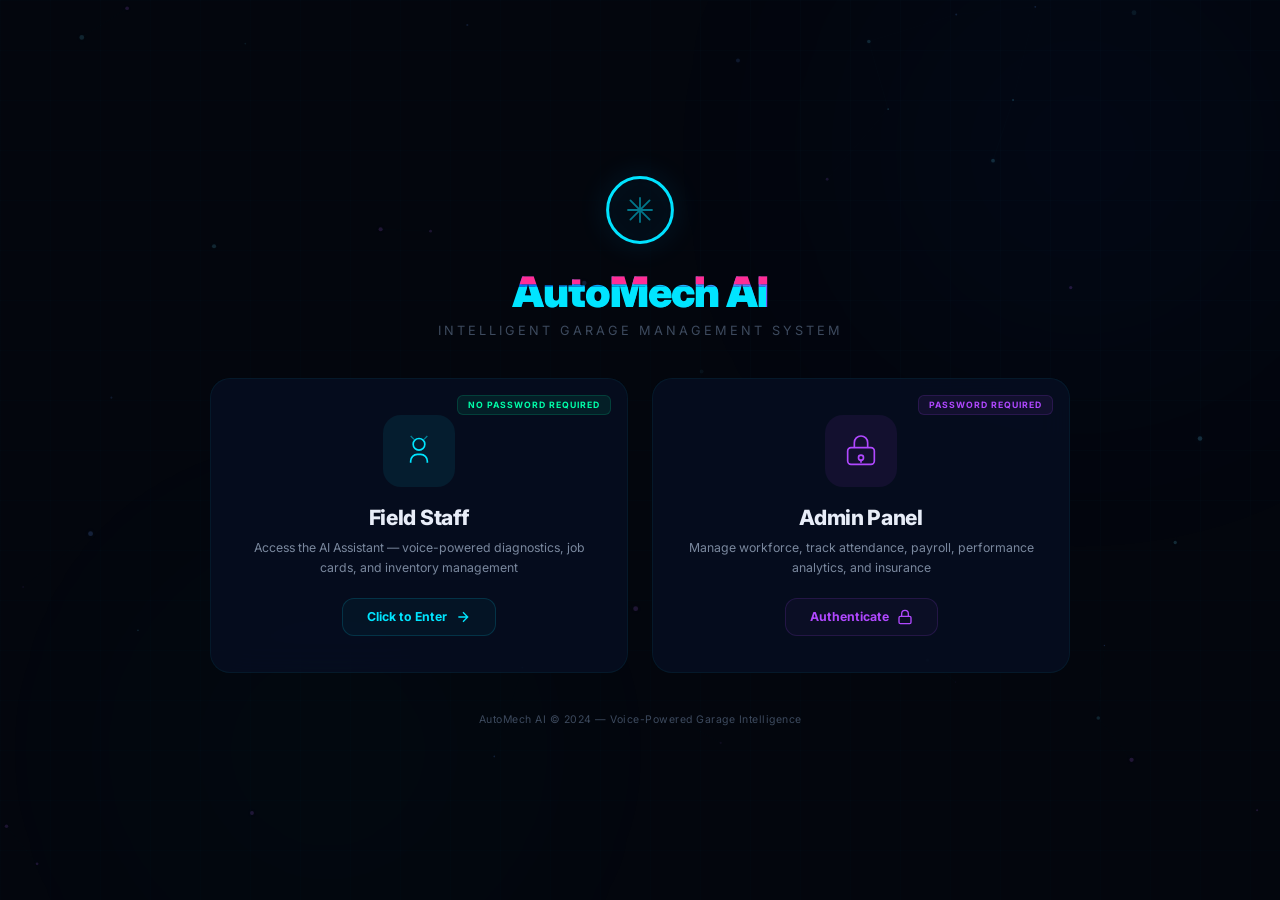
==== commit 4e3ba061: "Fix login page authentication API route to use Render URL" ====
--- a/frontend/index.html
+++ b/frontend/index.html
@@ -175,6 +175,11 @@
         input.type = input.type === 'password' ? 'text' : 'password';
     }
 
+    // Dynamic API URL for Vercel vs Localhost
+    const isLocalhost = window.location.hostname === 'localhost' || window.location.hostname === '127.0.0.1';
+    const RENDER_BACKEND_URL = 'https://nova-backend-ftga.onrender.com';
+    const API_BASE = isLocalhost ? 'http://localhost:8000/api' : `${RENDER_BACKEND_URL}/api`;
+
     async function loginAdmin() {
         const password = document.getElementById('admin-password').value.trim();
         if (!password) return;
@@ -183,7 +188,7 @@
         btn.innerHTML = '<span>Authenticating...</span>';
 
         try {
-            const res = await fetch('/api/admin/login', {
+            const res = await fetch(`${API_BASE}/admin/login`, {
                 method: 'POST',
                 headers: {'Content-Type': 'application/json'},
                 body: JSON.stringify({password})
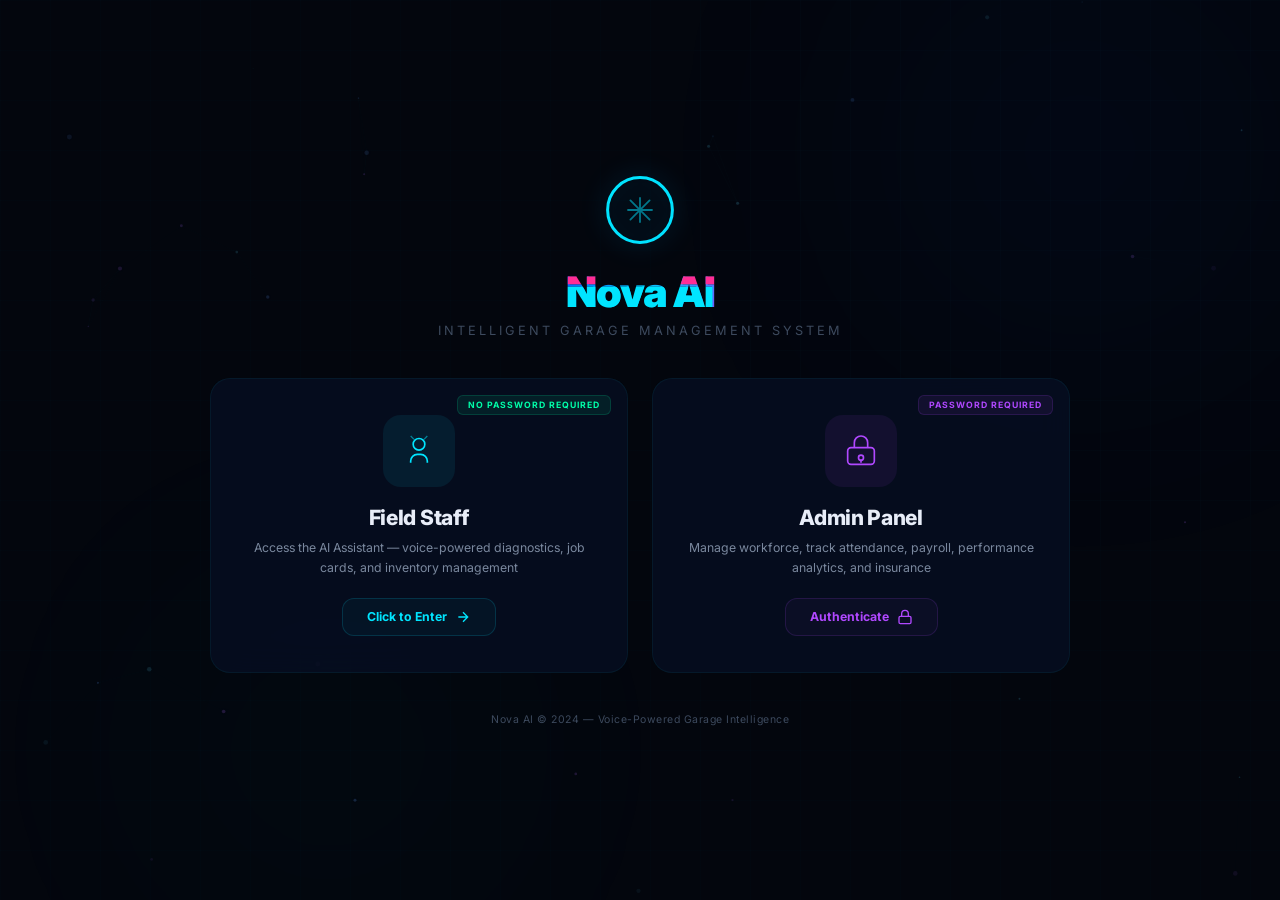
==== commit d4b9af94: "Rebrand platform from AutoMech to Nova" ====
--- a/frontend/index.html
+++ b/frontend/index.html
@@ -3,8 +3,8 @@
 <head>
     <meta charset="UTF-8">
     <meta name="viewport" content="width=device-width, initial-scale=1.0">
-    <meta name="description" content="AutoMech AI - Login Portal for Garage Management System">
-    <title>AutoMech AI - Login</title>
+    <meta name="description" content="Nova AI - Login Portal for Garage Management System">
+    <title>Nova AI - Login</title>
     <link rel="preconnect" href="https://fonts.googleapis.com">
     <link rel="preconnect" href="https://fonts.gstatic.com" crossorigin>
     <link href="https://fonts.googleapis.com/css2?family=Inter:wght@300;400;500;600;700;800;900&family=JetBrains+Mono:wght@400;500;600&display=swap" rel="stylesheet">
@@ -28,7 +28,7 @@
                     </linearGradient></defs>
                 </svg>
             </div>
-            <h1 class="brand-title glitch-text" data-text="AutoMech AI">AutoMech AI</h1>
+            <h1 class="brand-title glitch-text" data-text="Nova AI">Nova AI</h1>
             <p class="brand-subtitle">Intelligent Garage Management System</p>
         </div>
 
@@ -106,14 +106,14 @@
                     </button>
                 </div>
                 <div class="form-footer">
-                    <span class="hint">Default password: <code>automech2024</code></span>
+                    <span class="hint">Default password: <code>nova2024</code></span>
                 </div>
             </div>
         </div>
 
         <!-- Footer -->
         <div class="login-footer">
-            <span>AutoMech AI &copy; 2024 &mdash; Voice-Powered Garage Intelligence</span>
+            <span>Nova AI &copy; 2024 &mdash; Voice-Powered Garage Intelligence</span>
         </div>
     </div>
 
--- a/frontend/css/login.css
+++ b/frontend/css/login.css
@@ -1,4 +1,4 @@
-/* AutoMech AI — Login Page Styles */
+/* Nova AI — Login Page Styles */
 @import url('https://fonts.googleapis.com/css2?family=Inter:wght@300;400;500;600;700;800;900&family=JetBrains+Mono:wght@400;500;600&display=swap');
 
 :root {
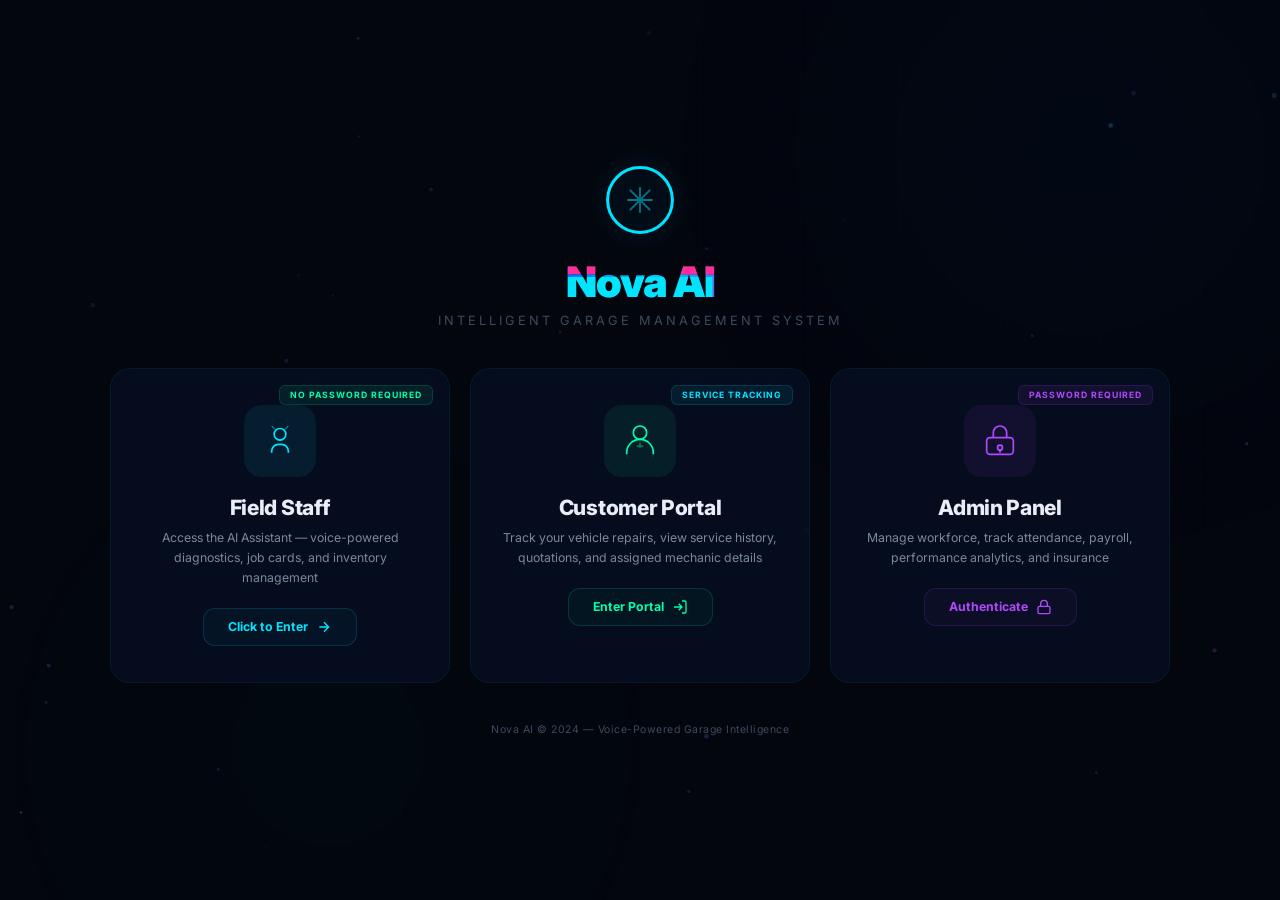
==== commit 734a66a9: "Update frontend designs, customer module, and main API logic" ====
--- a/frontend/index.html
+++ b/frontend/index.html
@@ -49,6 +49,23 @@
                     <svg viewBox="0 0 24 24" fill="none" stroke="currentColor" stroke-width="2" width="16"><path d="M5 12h14M12 5l7 7-7 7"/></svg>
                 </div>
                 <div class="role-badge">No Password Required</div>
+            </div>
+
+            <div class="role-card customer-card" id="card-customer" onclick="selectRole('customer')">
+                <div class="role-icon customer-icon">
+                    <svg viewBox="0 0 48 48" fill="none" stroke="currentColor" stroke-width="2">
+                        <circle cx="24" cy="14" r="8"/>
+                        <path d="M8 40v-2a16 16 0 0132 0v2"/>
+                        <path d="M24 26v6M20 30h8" stroke-width="1.5" opacity="0.5"/>
+                    </svg>
+                </div>
+                <h2>Customer Portal</h2>
+                <p>Track your vehicle repairs, view service history, quotations, and assigned mechanic details</p>
+                <div class="role-action">
+                    <span>Enter Portal</span>
+                    <svg viewBox="0 0 24 24" fill="none" stroke="currentColor" stroke-width="2" width="16"><path d="M15 3h4a2 2 0 012 2v14a2 2 0 01-2 2h-4M10 17l5-5-5-5M15 12H3"/></svg>
+                </div>
+                <div class="role-badge customer-badge">Service Tracking</div>
             </div>
 
             <div class="role-card admin-card" id="card-admin" onclick="selectRole('admin')">
@@ -156,6 +173,8 @@
     function selectRole(role) {
         if (role === 'staff') {
             window.location.href = '/assistant.html';
+        } else if (role === 'customer') {
+            window.location.href = '/customer/';
         } else {
             document.getElementById('role-cards').classList.add('hidden');
             document.getElementById('admin-form').classList.remove('hidden');
--- a/frontend/css/login.css
+++ b/frontend/css/login.css
@@ -60,7 +60,7 @@
 /* Container */
 .login-container {
     position: relative; z-index: 1;
-    max-width: 900px; width: 100%; padding: 40px 20px;
+    max-width: 1100px; width: 100%; padding: 40px 20px;
     display: flex; flex-direction: column; align-items: center; gap: 40px;
 }
 
@@ -91,7 +91,7 @@
 @keyframes gb { 0%,91% { clip-path: inset(40% 0 0 0); transform: translate(0); } 92% { clip-path: inset(60% 0 0 0); transform: translate(2px,1px); } 95%,100% { clip-path: inset(40% 0 0 0); transform: translate(0); } }
 
 /* Role Cards */
-.role-cards { display: grid; grid-template-columns: 1fr 1fr; gap: 24px; width: 100%; }
+.role-cards { display: grid; grid-template-columns: repeat(3, 1fr); gap: 20px; width: 100%; }
 .role-card {
     background: var(--bg-card); backdrop-filter: blur(16px);
     border: 1px solid rgba(0,229,255,0.06); border-radius: 20px;
@@ -113,6 +113,9 @@
 .role-card:hover::before, .role-card:hover::after { opacity: 1; }
 .admin-card:hover { border-color: rgba(176,72,255,0.15); box-shadow: 0 16px 48px rgba(0,0,0,0.4), 0 0 40px rgba(176,72,255,0.06); }
 .admin-card::before { background: linear-gradient(90deg, var(--neon-purple), var(--neon-blue)); }
+.customer-card:hover { border-color: rgba(0,255,170,0.15); box-shadow: 0 16px 48px rgba(0,0,0,0.4), 0 0 40px rgba(0,255,170,0.06); }
+.customer-card::before { background: linear-gradient(90deg, var(--success), #34d399); }
+.customer-card::after { background: radial-gradient(circle at 50% 30%, rgba(0,255,170,0.03), transparent 60%); }
 
 .role-icon { width: 72px; height: 72px; margin: 0 auto 18px; border-radius: 18px;
     display: flex; align-items: center; justify-content: center;
@@ -120,9 +123,11 @@
 .role-icon svg { width: 40px; height: 40px; }
 .staff-icon { background: rgba(0,229,255,0.08); color: var(--neon-blue); }
 .admin-icon { background: rgba(176,72,255,0.08); color: var(--neon-purple); }
+.customer-icon { background: rgba(0,255,170,0.08); color: var(--success); }
 .role-card:hover .role-icon { transform: scale(1.1) rotate(-5deg); }
 .role-card:hover .staff-icon { box-shadow: 0 0 20px rgba(0,229,255,0.15); }
 .role-card:hover .admin-icon { box-shadow: 0 0 20px rgba(176,72,255,0.15); }
+.role-card:hover .customer-icon { box-shadow: 0 0 20px rgba(0,255,170,0.15); }
 
 .role-card h2 { font-size: 1.4rem; font-weight: 800; margin-bottom: 8px; letter-spacing: -0.3px; }
 .role-card p { color: var(--text-secondary); font-size: 0.82rem; line-height: 1.6; margin-bottom: 20px; }
@@ -137,8 +142,10 @@
     transition: all 0.3s;
 }
 .admin-card .role-action { border-color: rgba(176,72,255,0.15); background: rgba(176,72,255,0.04); color: var(--neon-purple); }
+.customer-card .role-action { border-color: rgba(0,255,170,0.15); background: rgba(0,255,170,0.04); color: var(--success); }
 .role-card:hover .role-action { background: rgba(0,229,255,0.1); box-shadow: 0 0 16px rgba(0,229,255,0.08); }
 .admin-card:hover .role-action { background: rgba(176,72,255,0.1); box-shadow: 0 0 16px rgba(176,72,255,0.08); }
+.customer-card:hover .role-action { background: rgba(0,255,170,0.1); box-shadow: 0 0 16px rgba(0,255,170,0.08); }
 
 .role-badge {
     position: absolute; top: 16px; right: 16px;
@@ -147,6 +154,7 @@
     background: rgba(0,255,170,0.08); color: var(--success); border: 1px solid rgba(0,255,170,0.15);
 }
 .admin-badge { background: rgba(176,72,255,0.08); color: var(--neon-purple); border-color: rgba(176,72,255,0.15); }
+.customer-badge { background: rgba(0,229,255,0.08); color: var(--neon-blue); border-color: rgba(0,229,255,0.15); }
 
 /* Admin Form */
 .admin-login-form { width: 100%; max-width: 440px; animation: form-in 0.4s ease; }
@@ -221,7 +229,7 @@
 .login-footer { color: var(--text-muted); font-size: 0.7rem; letter-spacing: 0.5px; }
 
 /* Responsive */
-@media (max-width: 640px) {
+@media (max-width: 900px) {
     .role-cards { grid-template-columns: 1fr; }
     .brand-title { font-size: 2rem; }
 }
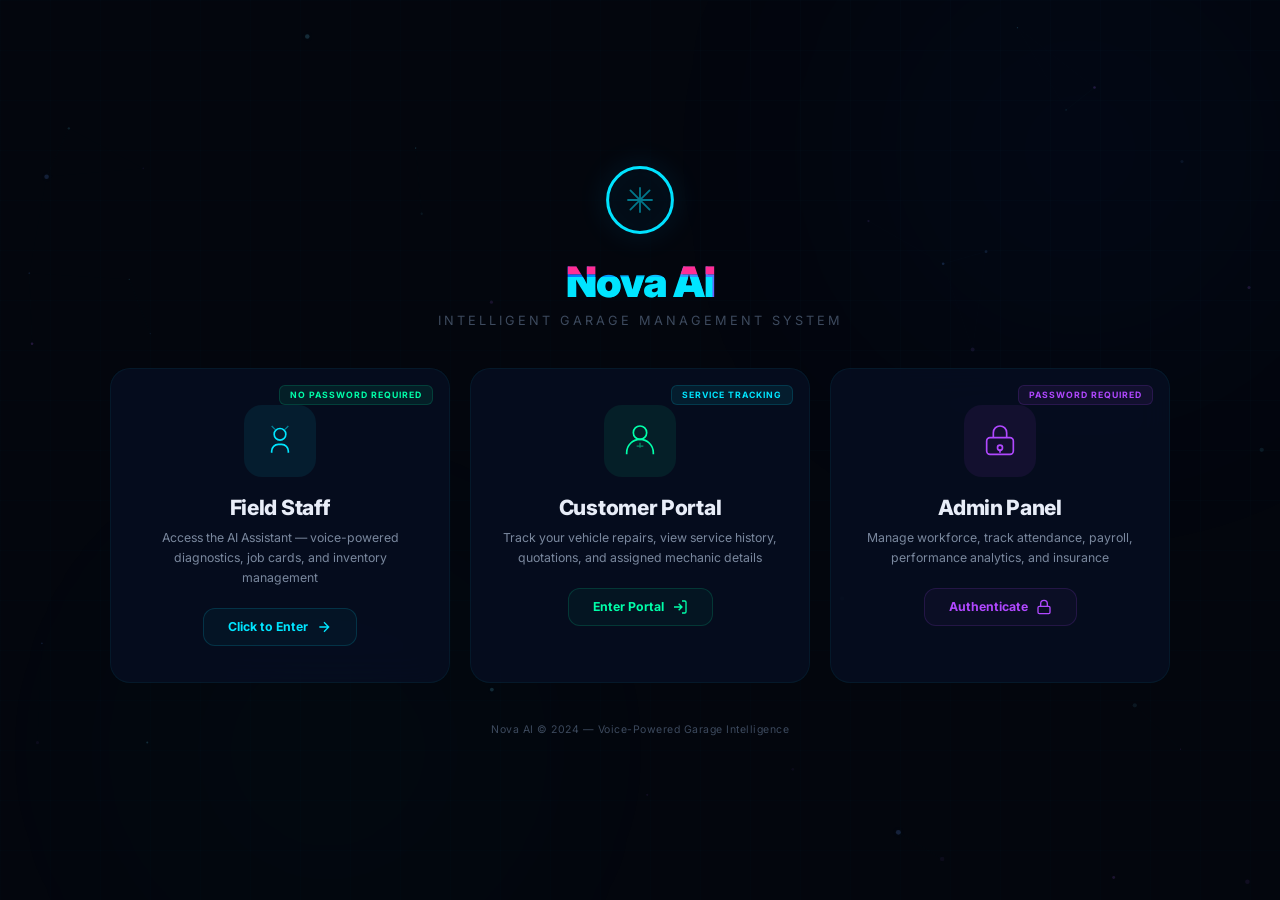
==== commit 01aca2c3: "feat: host FastAPI backend natively on Vercel Python Fluid Compute eliminating Render timeout" ====
--- a/frontend/index.html
+++ b/frontend/index.html
@@ -196,8 +196,7 @@
 
     // Dynamic API URL for Vercel vs Localhost
     const isLocalhost = window.location.hostname === 'localhost' || window.location.hostname === '127.0.0.1';
-    const RENDER_BACKEND_URL = 'https://nova-backend-ftga.onrender.com';
-    const API_BASE = isLocalhost ? 'http://localhost:8000/api' : `${RENDER_BACKEND_URL}/api`;
+    const API_BASE = isLocalhost ? 'http://localhost:8000/api' : '/api';
 
     async function loginAdmin() {
         const password = document.getElementById('admin-password').value.trim();
